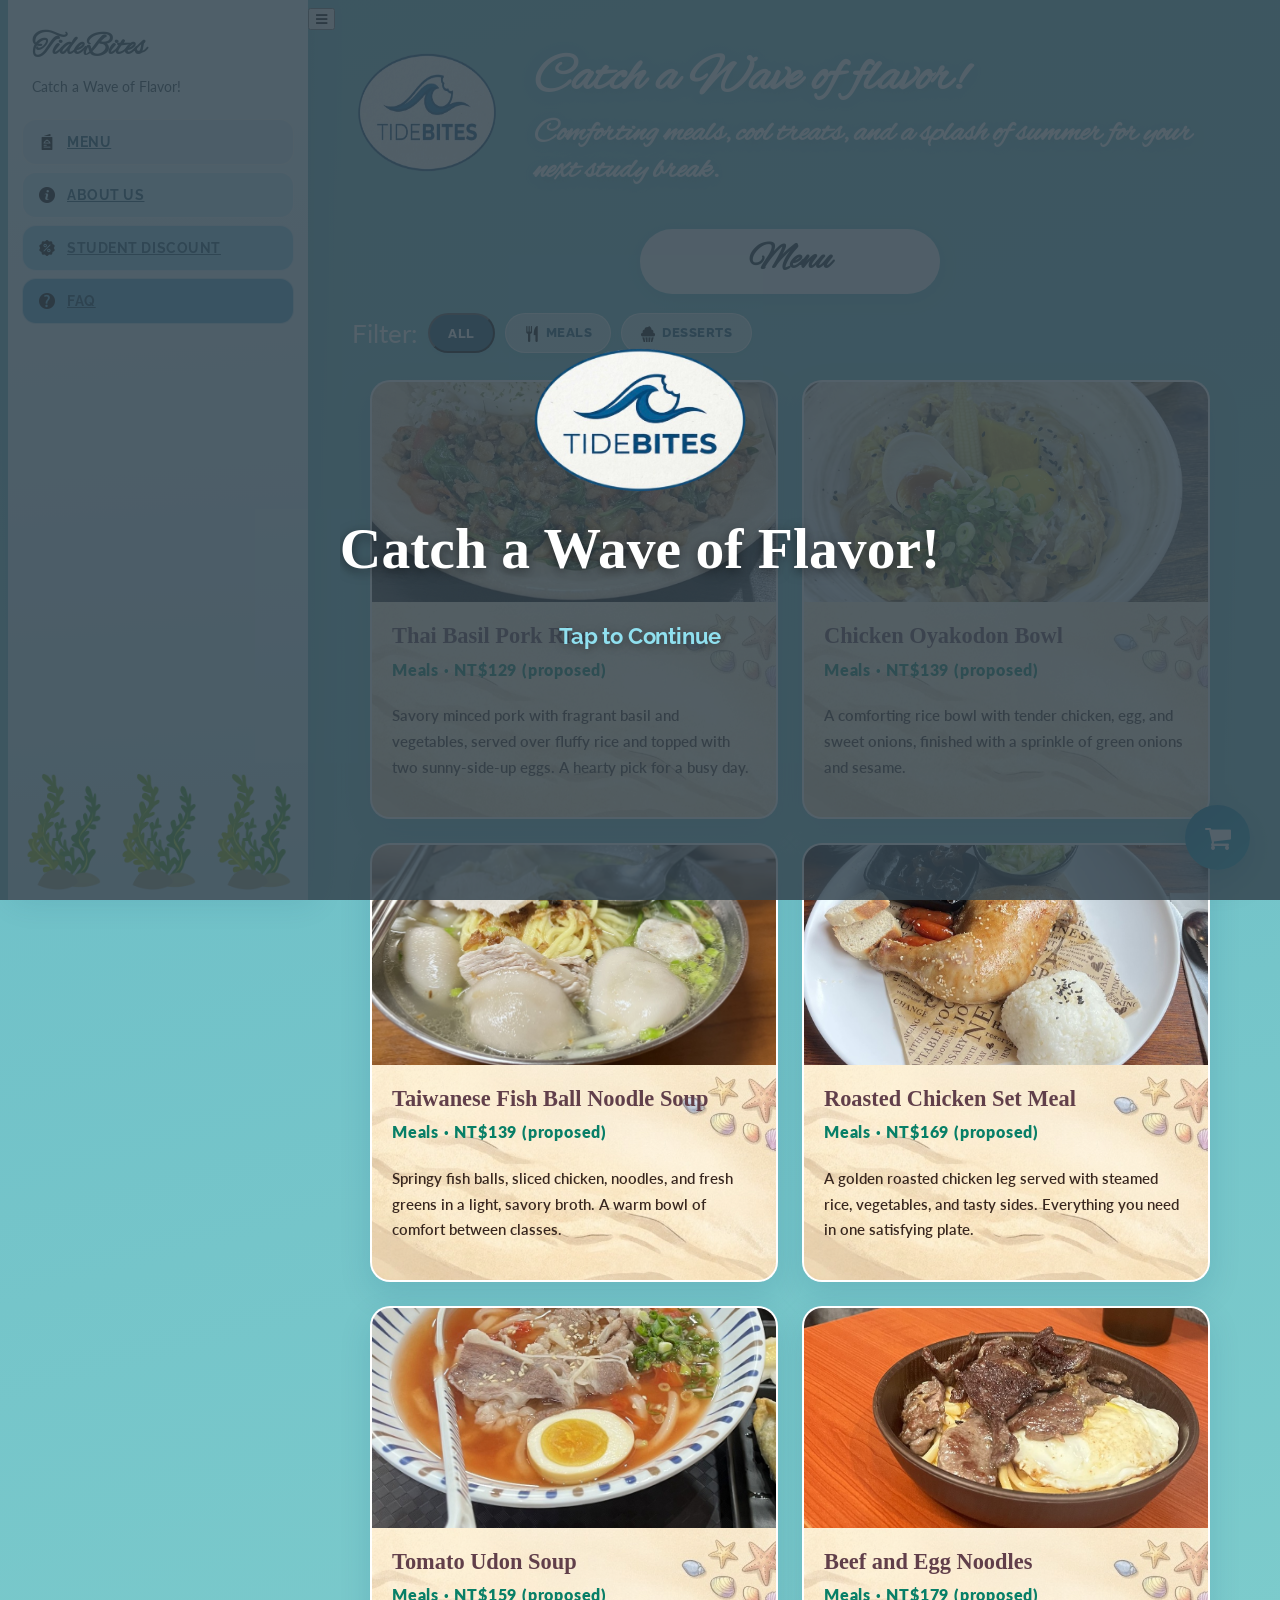
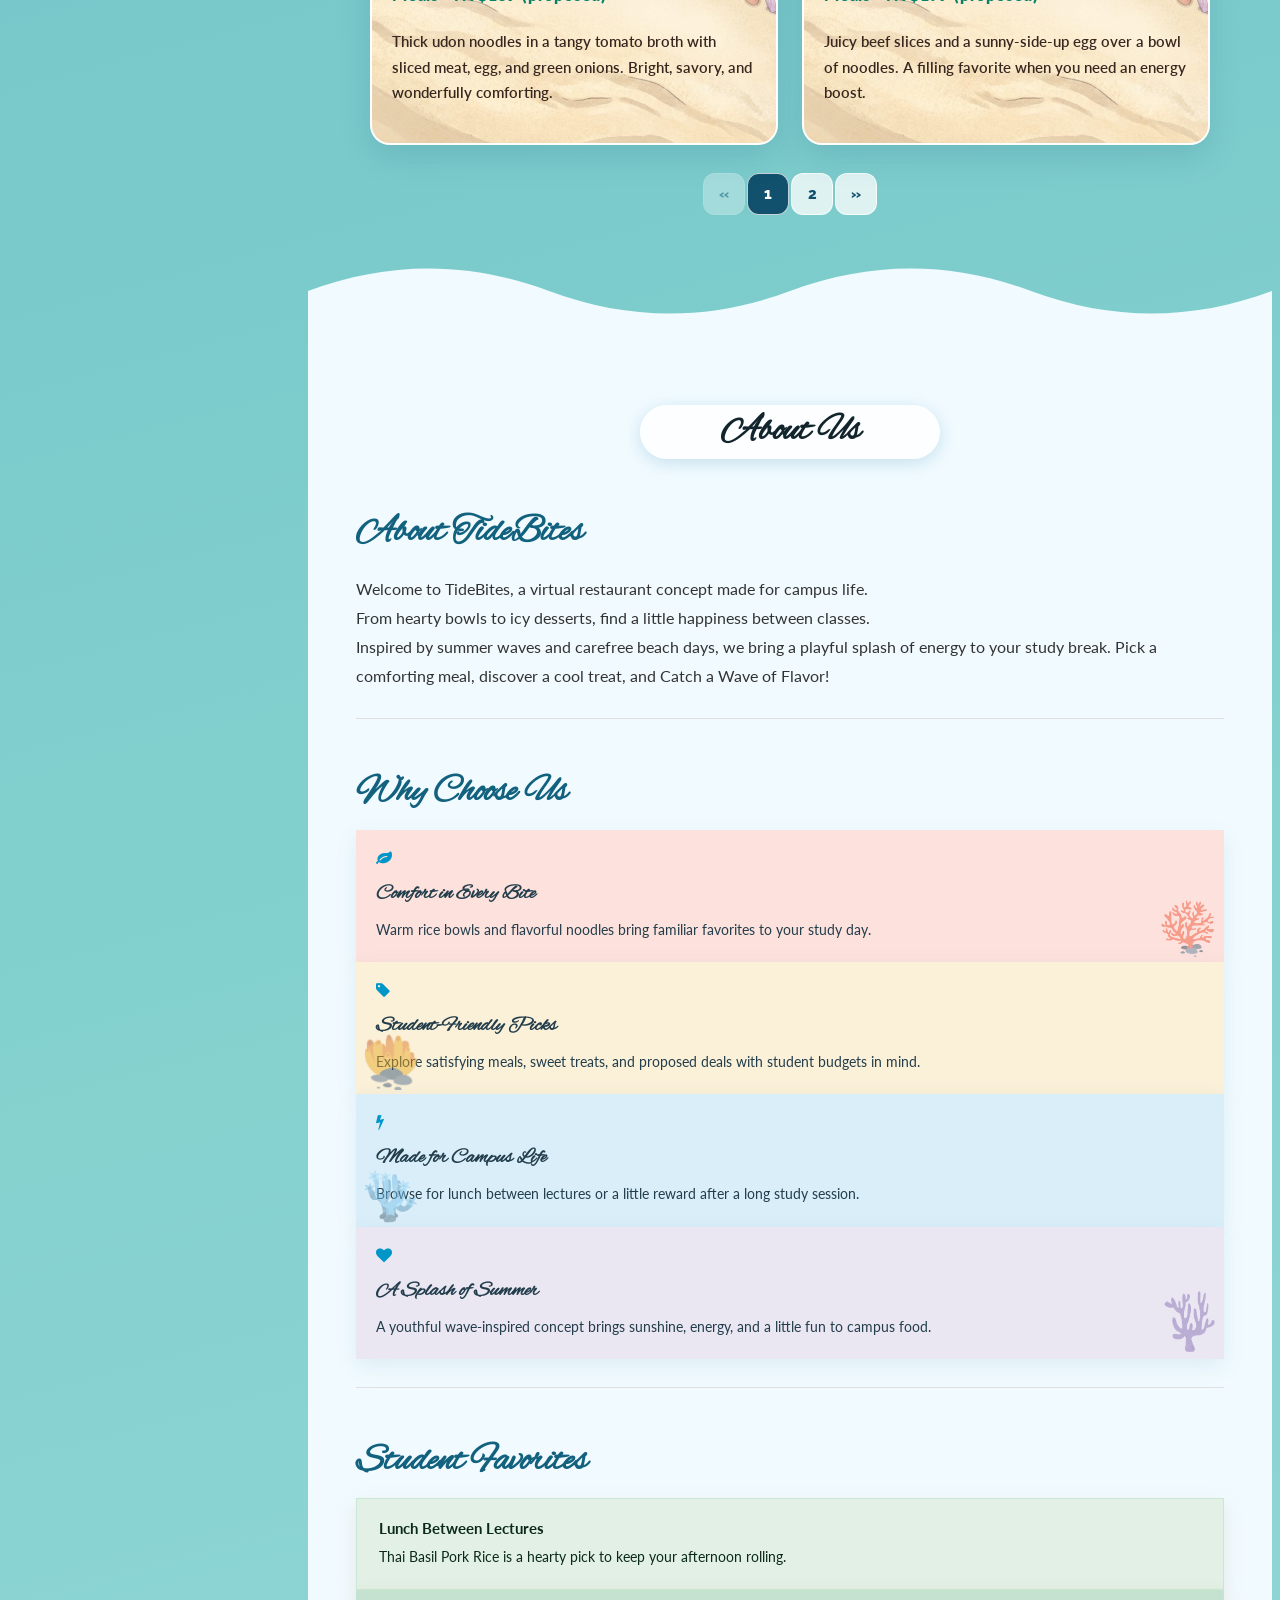
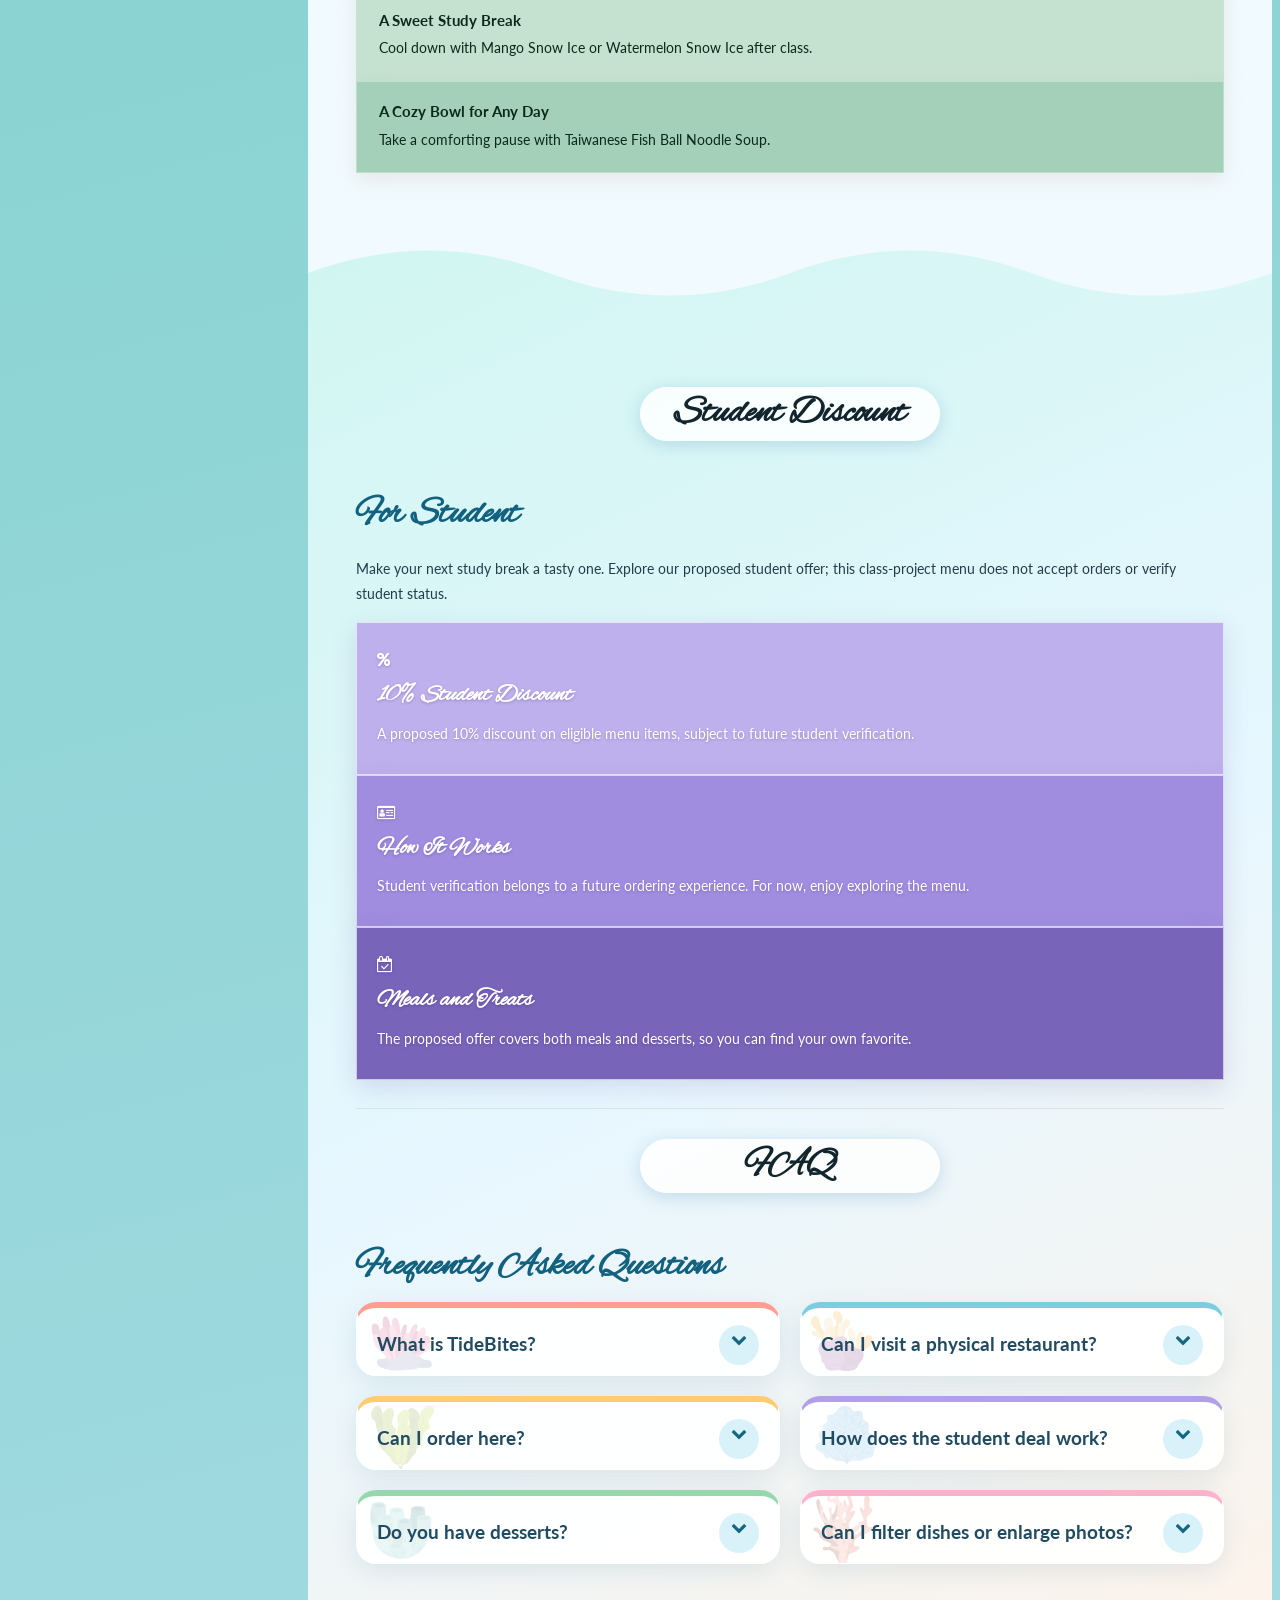
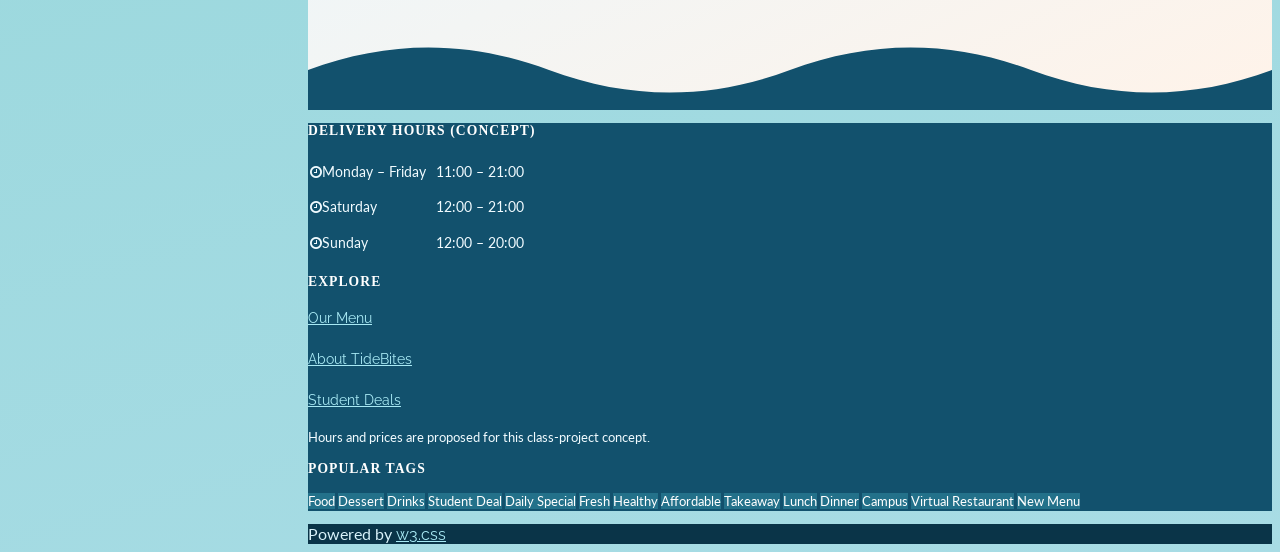
==== first.html @ 929e5387 "CSS" ====
<!DOCTYPE html>
<html lang="en">
<head>
  <title>TideBites | Campus Food Delivery</title>
  <meta name="description" content="Catch a Wave of Flavor! Explore comforting meals and cool treats for your next campus study break.">
  <meta name="viewport" content="width=device-width, initial-scale=1">
  <link rel="stylesheet" href="https://www.w3schools.com/w3css/6/w3.css">
  <link rel="stylesheet" href="https://fonts.googleapis.com/css2?family=Alex+Brush&family=Lato:wght@400;600;700&family=Raleway:wght@400;600;700&display=swap">
  <link rel="stylesheet" href="https://cdnjs.cloudflare.com/ajax/libs/font-awesome/4.7.0/css/font-awesome.min.css">
  <link rel="stylesheet" href="css/style.css">
</head>

<body class="w3-light-grey w3-content" style="max-width:1600px">

  <!-- Opening -->
  <div id="welcome-overlay" class="welcome-overlay">
    <div class="welcome-content">
      <img src="assets/images/icon.png" alt="TideBites Icon" id="welcome-icon" class="welcome-icon">
      <div id="typewriter-container" class="typewriter-text"></div>
      <p id="welcome-hint" class="welcome-hint">Tap to Continue</p>
    </div>
    <img src="assets/images/dolphin.png" alt="Dolphin" id="welcome-dolphin" class="welcome-dolphin">
  </div>
  <audio id="bg-music" src="assets/audio/backgroundmusic.mp3" preload="auto" loop></audio>

  <!-- Sidebar navigation -->
  <nav class="w3-sidebar w3-collapse w3-animate-left" style="z-index:3;width:300px" id="mySidebar">
  <div class="w3-container w3-padding-16">
    <button onclick="w3_close()" class="w3-button w3-hide-large w3-right w3-jumbo sidebar-close" title="Close menu">×</button>
    <h4><b style="font-size: 2rem;">TideBites</b></h4>
    <p class="w3-text-grey">Catch a Wave of Flavor!</p>
  </div>
  <div class="w3-bar-block">
    <a href="#portfolio" onclick="w3_close()" class="w3-bar-item w3-button w3-padding w3-text-teal"><img src="assets/icons/menu.png" alt="Menu" style="width:16px;height:16px;margin-right:8px;vertical-align:middle">MENU</a>
    <a href="#about" onclick="w3_close()" class="w3-bar-item w3-button w3-padding"><img src="assets/icons/information-button.png" alt="About Us" style="width:16px;height:16px;margin-right:8px;vertical-align:middle">ABOUT US</a>
    <a href="#contact" onclick="w3_close()" class="w3-bar-item w3-button w3-padding"><img src="assets/icons/discount.png" alt="Student Discount" style="width:16px;height:16px;margin-right:8px;vertical-align:middle">STUDENT DISCOUNT</a>
    <a href="#question" onclick="w3_close()" class="w3-bar-item w3-button w3-padding"><img src="assets/icons/question.png" alt="Student Discount" style="width:16px;height:16px;margin-right:8px;vertical-align:middle">FAQ</a>
  </div>
    <div class="sidebar-seaweed-container">
      <img src="assets/images/seaweed.png" alt="Seaweed" class="w3-seaweed">
      <img src="assets/images/seaweed.png" alt="Seaweed" class="w3-seaweed">
      <img src="assets/images/seaweed.png" alt="Seaweed" class="w3-seaweed">
    </div>
  </nav>

  <!-- Overlay effect when opening sidebar on small screens -->
  <div class="w3-overlay w3-hide-large w3-animate-opacity" onclick="w3_close()" style="cursor:pointer" title="Close side menu" id="myOverlay"></div>

  <!-- Page content -->
  <main class="w3-main" style="margin-left:300px">

    
    <!-- Menu section header -->
    <header id="portfolio">
      <button class="w3-button w3-hide-large w3-xxlarge w3-hover-text-grey" onclick="w3_open()"><i class="fa fa-bars"></i></button>
      <div class="w3-container">
        <div id="header-title">
          <img src="assets/images/icon.png" style="margin-right:2rem; width:150px; height:auto;">
          <div>
             <h1><b>Catch a Wave of flavor!</b></h1>
              <h1 style="font-size: 2rem;">Comforting meals, cool treats, and a splash of summer for your next study break.</h1>
          </div>
        </div>
        <h2 class="nav-title">Menu</h2>
        <div class="w3-section w3-bottombar w3-padding-16 filter-bar">
          <p>Filter:</p>
          <button type="button" class="w3-button w3-black filter-button" data-category="all">ALL</button>
          <button type="button" class="w3-button w3-white filter-button" data-category="meals"><img src="assets/icons/lunch.png" alt="Food" style="width:16px;height:16px;margin-right:6px;vertical-align:middle">MEALS</button>
          <button type="button" class="w3-button w3-white w3-hide-small filter-button" data-category="desserts"><img src="assets/icons/cupcake.png" alt="Dessert" style="width:16px;height:16px;margin-right:6px;vertical-align:middle">DESSERTS</button>
        </div>
      </div>
    </header>

    <!-- Food items grid + Pagination wrapper -->
    <div class="menu-section-wrap">
    <div class="menu-grid" id="menu-grid">
      <article data-id="1" data-category="meals" tabindex="0" role="button" aria-label="View dish details">
        <img src="assets/images/thai-basil-pork-rice.jpg" alt="Thai basil minced pork and vegetables served with rice and two fried eggs." class="w3-hover-opacity" style="width:100%">
        <div class="w3-container w3-white">
          <p class="card-title">Thai Basil Pork Rice</p>
          <p class="card-meta">Meals · NT$129 (proposed)</p>
          <p class="card-desc">Savory minced pork with fragrant basil and vegetables, served over fluffy rice and topped with two sunny-side-up eggs. A hearty pick for a busy day.</p>
        </div>
      </article>
      <article data-id="2" data-category="meals" tabindex="0" role="button" aria-label="View dish details">
        <img src="assets/images/chicken-oyakodon-bowl.jpg" alt="Chicken and egg rice bowl topped with green onions, sesame, and vegetables." class="w3-hover-opacity" style="width:100%">
        <div class="w3-container w3-white">
          <p class="card-title">Chicken Oyakodon Bowl</p>
          <p class="card-meta">Meals · NT$139 (proposed)</p>
          <p class="card-desc">A comforting rice bowl with tender chicken, egg, and sweet onions, finished with a sprinkle of green onions and sesame.</p>
        </div>
      </article>
      <article data-id="3" data-category="meals" tabindex="0" role="button" aria-label="View dish details">
        <img src="assets/images/taiwanese-fish-ball-noodle-soup.jpg" alt="Taiwanese noodle soup with fish balls, sliced chicken, and green vegetables." class="w3-hover-opacity" style="width:100%">
        <div class="w3-container w3-white">
          <p class="card-title">Taiwanese Fish Ball Noodle Soup</p>
          <p class="card-meta">Meals · NT$139 (proposed)</p>
          <p class="card-desc">Springy fish balls, sliced chicken, noodles, and fresh greens in a light, savory broth. A warm bowl of comfort between classes.</p>
        </div>
      </article>
      <article data-id="4" data-category="meals" tabindex="0" role="button" aria-label="View dish details">
        <img src="assets/images/roasted-chicken-set-meal.jpg" alt="Roasted chicken leg set with rice, vegetables, and small side dishes." class="w3-hover-opacity" style="width:100%">
        <div class="w3-container w3-white">
          <p class="card-title">Roasted Chicken Set Meal</p>
          <p class="card-meta">Meals · NT$169 (proposed)</p>
          <p class="card-desc">A golden roasted chicken leg served with steamed rice, vegetables, and tasty sides. Everything you need in one satisfying plate.</p>
        </div>
      </article>
      <article data-id="5" data-category="meals" tabindex="0" role="button" aria-label="View dish details">
        <img src="assets/images/tomato-udon-soup.jpg" alt="Tomato broth udon with sliced meat, egg, green onions, and fish cake." class="w3-hover-opacity" style="width:100%">
        <div class="w3-container w3-white">
          <p class="card-title">Tomato Udon Soup</p>
          <p class="card-meta">Meals · NT$159 (proposed)</p>
          <p class="card-desc">Thick udon noodles in a tangy tomato broth with sliced meat, egg, and green onions. Bright, savory, and wonderfully comforting.</p>
        </div>
      </article>
      <article data-id="6" data-category="meals" tabindex="0" role="button" aria-label="View dish details">
        <img src="assets/images/beef-and-egg-noodles.jpg" alt="Beef slices and a fried egg served over noodles in a dark bowl." class="w3-hover-opacity" style="width:100%">
        <div class="w3-container w3-white">
          <p class="card-title">Beef and Egg Noodles</p>
          <p class="card-meta">Meals · NT$179 (proposed)</p>
          <p class="card-desc">Juicy beef slices and a sunny-side-up egg over a bowl of noodles. A filling favorite when you need an energy boost.</p>
        </div>
      </article>
      <article data-id="7" data-category="meals" tabindex="0" role="button" aria-label="View dish details">
        <img src="assets/images/chilled-pork-noodle-bowl.jpg" alt="Chilled noodles topped with pork, edamame, cucumber, lotus root, and corn." class="w3-hover-opacity" style="width:100%">
        <div class="w3-container w3-white">
          <p class="card-title">Chilled Pork Noodle Bowl</p>
          <p class="card-meta">Meals · NT$149 (proposed)</p>
          <p class="card-desc">A colorful bowl of chilled noodles with sliced pork, edamame, cucumber, lotus root, and sweet corn, finished with a savory sauce.</p>
        </div>
      </article>
      <article data-id="8" data-category="desserts" tabindex="0" role="button" aria-label="View dish details">
        <img src="assets/images/watermelon-snow-ice.jpg" alt="White shaved milk ice generously topped with red watermelon cubes." class="w3-hover-opacity" style="width:100%">
        <div class="w3-container w3-white">
          <p class="card-title">Watermelon Snow Ice</p>
          <p class="card-meta">Desserts · NT$99 (proposed)</p>
          <p class="card-desc">Light, fluffy shaved milk ice topped with juicy watermelon cubes. A refreshing little escape on a sunny afternoon.</p>
        </div>
      </article>
      <article data-id="9" data-category="desserts" tabindex="0" role="button" aria-label="View dish details">
        <img src="assets/images/mango-snow-ice.jpg" alt="A bowl of yellow shaved milk ice topped with fresh mango chunks." class="w3-hover-opacity" style="width:100%">
        <div class="w3-container w3-white">
          <p class="card-title">Mango Snow Ice</p>
          <p class="card-meta">Desserts · NT$109 (proposed)</p>
          <p class="card-desc">Delicate ribbons of shaved milk ice piled high with sweet mango pieces and a fruity drizzle. Bright, tropical, and irresistible.</p>
        </div>
      </article>
      <article data-id="10" data-category="desserts" tabindex="0" role="button" aria-label="View dish details">
        <img src="assets/images/peanut-rice-dumplings.jpg" alt="White glutinous tang yuan coated with peanut powder in a dark sweet sauce." class="w3-hover-opacity" style="width:100%">
        <div class="w3-container w3-white">
          <p class="card-title">Peanut Tang Yuan</p>
          <p class="card-meta">Desserts · NT$79 (proposed)</p>
          <p class="card-desc">Soft and chewy glutinous tang yuan topped with crushed peanut powder and served in a sweet sauce. A cozy Taiwanese dessert.</p>
        </div>
      </article>
    </div>

    <!-- Pagination -->
    <div class="pagination-wrap">
      <div class="w3-bar" id="pagination-bar">
      </div>
    </div>
    </div> <!-- end menu-section-wrap -->

    <div class="wave-divider wave-before-about">
      <svg xmlns="http://www.w3.org/2000/svg" viewBox="0 0 2880 80" preserveAspectRatio="none" aria-hidden="true">
        <path fill="#f1fbff" d="M0,40 C120,10 240,10 360,40 C480,70 600,70 720,40 C840,10 960,10 1080,40 C1200,70 1320,70 1440,40 L1440,80 L0,80 Z"/>
        <path fill="#f1fbff" transform="translate(1440 0)" d="M0,40 C120,10 240,10 360,40 C480,70 600,70 720,40 C840,10 960,10 1080,40 C1200,70 1320,70 1440,40 L1440,80 L0,80 Z"/>
      </svg>
    </div>
    <!-- About Us section -->
    <section id="about" class="w3-container w3-padding-large" >
      <h2 class="nav-title">About Us</h2>
      <h4><b>About TideBites</b></h4>
      <p>Welcome to TideBites, a virtual restaurant concept made for campus life.<br> From hearty bowls to icy desserts, find a little happiness between classes.<br>Inspired by summer waves and carefree beach days, we bring a playful splash of energy to your study break. Pick a comforting meal, discover a cool treat, and Catch a Wave of Flavor!</p>
      <hr>

      <!-- Why Choose Us -->
      <h4>Why Choose Us</h4>
      <div class="w3-grid why-choose-grid" style="grid-template-columns:repeat(auto-fit,minmax(200px,1fr));gap:16px;margin-bottom:16px">
        <div class="w3-center w3-padding-16 w3-border" style="background-color: #fde1dc; position: relative; overflow: hidden;">
          <i class="fa fa-leaf w3-xxlarge w3-text-teal"></i>
          <h5><b>Comfort in Every Bite</b></h5>
          <p class="w3-text-grey">Warm rice bowls and flavorful noodles bring familiar favorites to your study day.</p>
          <img src="assets/images/coral1.png" alt="coral" style="position: absolute; right: 8px; bottom: 4px; width: 55px; opacity: 0.5; pointer-events: none;">
        </div>
        <div class="w3-center w3-padding-16 w3-border" style="background-color: #fbf0d8; position: relative; overflow: hidden;">
          <i class="fa fa-tag w3-xxlarge w3-text-teal"></i>
          <h5><b>Student-Friendly Picks</b></h5>
          <p class="w3-text-grey">Explore satisfying meals, sweet treats, and proposed deals with student budgets in mind.</p>
          <img src="assets/images/coral10.png" alt="coral" style="position: absolute; left: 8px; bottom: 4px; width: 55px; opacity: 0.5; pointer-events: none;">
        </div>
        <div class="w3-center w3-padding-16 w3-border" style="background-color: #d9eef9; position: relative; overflow: hidden;">
          <i class="fa fa-bolt w3-xxlarge w3-text-teal"></i>
          <h5><b>Made for Campus Life</b></h5>
          <p class="w3-text-grey">Browse for lunch between lectures or a little reward after a long study session.</p>
          <img src="assets/images/coral7.png" alt="coral" style="position: absolute; left: 8px; bottom: 4px; width: 55px; opacity: 0.5; pointer-events: none;">
        </div>
        <div class="w3-center w3-padding-16 w3-border" style="background-color: #eae6f2; position: relative; overflow: hidden;">
          <i class="fa fa-heart w3-xxlarge w3-text-teal"></i>
          <h5><b>A Splash of Summer</b></h5>
          <p class="w3-text-grey">A youthful wave-inspired concept brings sunshine, energy, and a little fun to campus food.</p>
          <img src="assets/images/coral2.png" alt="coral" style="position: absolute; right: 8px; bottom: 4px; width: 55px; opacity: 0.5; pointer-events: none;">
        </div>
      </div>
      <hr>

      <!-- Student Favorites -->
      <h4>Student Favorites</h4>
      <div class="w3-grid student-favorites-grid" style="grid-template-columns:repeat(auto-fit,minmax(250px,1fr));gap:16px;margin-bottom:16px">
        <div class="w3-white w3-border w3-padding-16">
          <p><b>Lunch Between Lectures</b></p><p>Thai Basil Pork Rice is a hearty pick to keep your afternoon rolling.</p>
        </div>
        <div class="w3-white w3-border w3-padding-16">
          <p><b>A Sweet Study Break</b></p><p>Cool down with Mango Snow Ice or Watermelon Snow Ice after class.</p>
        </div>
        <div class="w3-white w3-border w3-padding-16">
          <p><b>A Cozy Bowl for Any Day</b></p><p>Take a comforting pause with Taiwanese Fish Ball Noodle Soup.</p>
        </div>
      </div>
    </section>

    <div class="contact-background">
    <div class="wave-divider wave-before-contact">
      <svg xmlns="http://www.w3.org/2000/svg" viewBox="0 0 2880 80" preserveAspectRatio="none" aria-hidden="true">
        <path fill="#f1fbff" d="M0,40 C120,10 240,10 360,40 C480,70 600,70 720,40 C840,10 960,10 1080,40 C1200,70 1320,70 1440,40 L1440,0 L0,0 Z"/>
        <path fill="#f1fbff" transform="translate(1440 0)" d="M0,40 C120,10 240,10 360,40 C480,70 600,70 720,40 C840,10 960,10 1080,40 C1200,70 1320,70 1440,40 L1440,0 L0,0 Z"/>
      </svg>
    </div>
    

    <!-- Student Discount section -->
    <section class="w3-container w3-padding-large w3-white" id="contact">
      <h2 class="nav-title">Student Discount</h2>
      <h4><b>For Student</b></h4>
      <p class="w3-text-grey">Make your next study break a tasty one. Explore our proposed student offer; this class-project menu does not accept orders or verify student status.</p>

      <!-- Discount Info Cards -->
      <div class="w3-grid w3-margin-top" style="grid-template-columns:repeat(auto-fit,minmax(200px,1fr));gap:16px">
        <div class="w3-center w3-padding-24 w3-teal w3-text-white">
          <i class="fa fa-percent w3-xxlarge"></i>
          <h4><b>10% Student Discount</b></h4>
          <p>A proposed 10% discount on eligible menu items, subject to future student verification.</p>
        </div>
        <div class="w3-center w3-padding-24 w3-dark-grey w3-text-white">
          <i class="fa fa-id-card-o w3-xxlarge"></i>
          <h4><b>How It Works</b></h4>
          <p>Student verification belongs to a future ordering experience. For now, enjoy exploring the menu.</p>
        </div>
        <div class="w3-center w3-padding-24 w3-teal w3-text-white">
          <i class="fa fa-calendar-check-o w3-xxlarge"></i>
          <h4><b>Meals and Treats</b></h4>
          <p>The proposed offer covers both meals and desserts, so you can find your own favorite.</p>
        </div>
      </div>

      <hr class="w3-opacity w3-margin-top">

      <!-- FAQ -->
      <h2 id="question" class="nav-title">FAQ</h2>
      <h4 >Frequently Asked Questions</h4>
      <div class="w3-grid faq-grid" style="grid-template-columns:repeat(auto-fit,minmax(280px,1fr));gap:16px;margin-bottom:16px">
        <div class="w3-border w3-padding-16 faq-card" style="background-color: #f8e2ec; position: relative; overflow: hidden;">
          <div class="faq-question" role="button" tabindex="0" aria-expanded="false">
          <p><b>What is TideBites?</b></p>
            <span class="faq-arrow-wrap" aria-hidden="true"><i class="fa fa-chevron-down"></i></span>
          </div>
          <div class="faq-answer">
          <p class="w3-text-grey">A playful, wave-inspired virtual restaurant concept for college students, with comforting meals and refreshing treats.</p>
          </div>
          <img src="assets/images/coral4.png" alt="coral" style="position: absolute; left: 12px; bottom: 4px; width: 55px; opacity: 0.5; pointer-events: none;">
        </div>
        
        <div class="w3-border w3-padding-16 faq-card" style="background-color: #eee1ee; position: relative; overflow: hidden;">
          <div class="faq-question" role="button" tabindex="0" aria-expanded="false">
          <p><b>Can I visit a physical restaurant?</b></p>
            <span class="faq-arrow-wrap" aria-hidden="true"><i class="fa fa-chevron-down"></i></span>
          </div>
          <div class="faq-answer">
          <p class="w3-text-grey">TideBites is a class-project virtual restaurant concept, with no physical storefront.</p>
          </div>
          <img src="assets/images/coral11.png" alt="coral" style="position: absolute; left: 8px; bottom: 2px; width: 55px; opacity: 0.5; pointer-events: none;">
        </div>
        
        <div class="w3-border w3-padding-16 faq-card" style="background-color: #f2f7db; position: relative; overflow: hidden;">
          <div class="faq-question" role="button" tabindex="0" aria-expanded="false">
          <p><b>Can I order here?</b></p>
            <span class="faq-arrow-wrap" aria-hidden="true"><i class="fa fa-chevron-down"></i></span>
          </div>
          <div class="faq-answer">
          <p class="w3-text-grey">Not yet. This Phase I website is a menu preview; online orders and payments are not active.</p>
          </div>
          <img src="assets/images/coral13.png" alt="coral" style="position: absolute; left: 12px; bottom: -2px; width: 55px; opacity: 0.5; pointer-events: none;">
        </div>
        
        <div class="w3-border w3-padding-16 faq-card" style="background-color: #e7f4fb; position: relative; overflow: hidden;">
          <div class="faq-question" role="button" tabindex="0" aria-expanded="false">
          <p><b>How does the student deal work?</b></p>
            <span class="faq-arrow-wrap" aria-hidden="true"><i class="fa fa-chevron-down"></i></span>
          </div>
          <div class="faq-answer">
          <p class="w3-text-grey">We propose a 10% student discount. Eligibility and verification would be finalized before ordering launches.</p>
          </div>
          <img src="assets/images/coral3.png" alt="coral" style="position: absolute; left: 10px; bottom: 2px; width: 55px; opacity: 0.5; pointer-events: none;">
        </div>
        
        <div class="w3-border w3-padding-16 faq-card" style="background-color: #ecf7f7; position: relative; overflow: hidden;">
          <div class="faq-question" role="button" tabindex="0" aria-expanded="false">
          <p><b>Do you have desserts?</b></p>
            <span class="faq-arrow-wrap" aria-hidden="true"><i class="fa fa-chevron-down"></i></span>
          </div>
          <div class="faq-answer">
          <p class="w3-text-grey">Yes! Discover Watermelon Snow Ice, Mango Snow Ice, and Peanut Tang Yuan.</p>
          </div>
          <img src="assets/images/coral5.png" alt="coral" style="position: absolute; left: 12px; bottom: 4px; width: 55px; opacity: 0.5; pointer-events: none;">
        </div>
        
        <div class="w3-border w3-padding-16 faq-card" style="background-color: #fdeceb; position: relative; overflow: hidden;">
          <div class="faq-question" role="button" tabindex="0" aria-expanded="false">
          <p><b>Can I filter dishes or enlarge photos?</b></p>
            <span class="faq-arrow-wrap" aria-hidden="true"><i class="fa fa-chevron-down"></i></span>
          </div>
          <div class="faq-answer">
          <p class="w3-text-grey">Yes! Use the filter buttons to browse dishes, and click a dish to view its details.</p>
          </div>
          <img src="assets/images/coral6.png" alt="coral" style="position: absolute; left: 10px; bottom: -5px; width: 55px; opacity: 0.5; pointer-events: none;">
        </div>

      </div>
    </section>

    <div class="wave-divider wave-before-footer">
      <svg xmlns="http://www.w3.org/2000/svg" viewBox="0 0 2880 80" preserveAspectRatio="none" aria-hidden="true">
        <path fill="#12516d" d="M0,40 C120,10 240,10 360,40 C480,70 600,70 720,40 C840,10 960,10 1080,40 C1200,70 1320,70 1440,40 L1440,80 L0,80 Z"/>
        <path fill="#12516d" transform="translate(1440 0)" d="M0,40 C120,10 240,10 360,40 C480,70 600,70 720,40 C840,10 960,10 1080,40 C1200,70 1320,70 1440,40 L1440,80 L0,80 Z"/>
      </svg>
    </div>
    </div> <!-- end contact-background -->

    <!-- Footer -->
    <footer class="w3-grid w3-padding-32 tb-footer" style="grid-template-columns:repeat(auto-fit,minmax(250px,1fr));gap:32px">
      <div class="w3-container">
        <h3>DELIVERY HOURS (CONCEPT)</h3>
        <table class="w3-table">
          <tr>
            <td><i class="fa fa-clock-o w3-margin-right"></i>Monday – Friday</td>
            <td>11:00 – 21:00</td>
          </tr>
          <tr>
            <td><i class="fa fa-clock-o w3-margin-right"></i>Saturday</td>
            <td>12:00 – 21:00</td>
          </tr>
          <tr>
            <td><i class="fa fa-clock-o w3-margin-right"></i>Sunday</td>
            <td>12:00 – 20:00</td>
          </tr>
        </table>
      </div>

      <div class="w3-container">
        <h3>EXPLORE</h3><p><a href="#portfolio">Our Menu</a></p><p><a href="#about">About TideBites</a></p><p><a href="#contact">Student Deals</a></p><p>Hours and prices are proposed for this class-project concept.</p>
      </div>

      <div class="w3-container">
        <h3>POPULAR TAGS</h3>
        <p>
          <span class="w3-tag w3-black w3-margin-bottom">Food</span>
          <span class="w3-tag w3-grey w3-small w3-margin-bottom">Dessert</span>
          <span class="w3-tag w3-grey w3-small w3-margin-bottom">Drinks</span>
          <span class="w3-tag w3-grey w3-small w3-margin-bottom">Student Deal</span>
          <span class="w3-tag w3-grey w3-small w3-margin-bottom">Daily Special</span>
          <span class="w3-tag w3-grey w3-small w3-margin-bottom">Fresh</span>
          <span class="w3-tag w3-grey w3-small w3-margin-bottom">Healthy</span>
          <span class="w3-tag w3-grey w3-small w3-margin-bottom">Affordable</span>
          <span class="w3-tag w3-grey w3-small w3-margin-bottom">Takeaway</span>
          <span class="w3-tag w3-grey w3-small w3-margin-bottom">Lunch</span>
          <span class="w3-tag w3-grey w3-small w3-margin-bottom">Dinner</span>
          <span class="w3-tag w3-grey w3-small w3-margin-bottom">Campus</span>
          <span class="w3-tag w3-grey w3-small w3-margin-bottom">Virtual Restaurant</span>
          <span class="w3-tag w3-grey w3-small w3-margin-bottom">New Menu</span>
        </p>
      </div>
    </footer>

    <div class="w3-center w3-padding-24 tb-footer-bottom">
      Powered by <a href="https://www.w3schools.com/w3css/default.asp" title="W3.CSS" target="_blank" class="w3-hover-opacity">w3.css</a>
    </div>

  </main>

  <!-- Floating Shopping Cart -->
  <button type="button" id="open-cart" class="floating-cart"
          aria-label="View shopping cart">
      <i class="fa fa-shopping-cart" aria-hidden="true"></i>
      <span id="cart-badge" class="cart-badge" hidden>0</span>
  </button>

  <!-- Demo ordering: client-side only; no real orders or payments are submitted -->
  <dialog id="dish-dialog" class="tb-dialog" aria-labelledby="dish-dialog-title">
    <button type="button" class="tb-close" data-close-dialog="dish-dialog" aria-label="Close">×</button>
    <div class="tb-dish-photo-wrap">
      <img id="dish-dialog-image" class="tb-dish-image" src="" alt="">
      <button type="button" id="enlarge-dish-photo" class="tb-dish-zoom" aria-label="Enlarge food photo" title="Enlarge photo">
        <i class="fa fa-search-plus" aria-hidden="true"></i>
      </button>
    </div>
    <div class="tb-dialog-body">
      <h2 id="dish-dialog-title"></h2>
      <p id="dish-dialog-meta" class="tb-muted"></p>
      <p id="dish-dialog-desc"></p>
      <div class="tb-stepper-row">
        <label for="dish-quantity">Quantity</label>
        <div class="tb-stepper">
          <button type="button" id="dish-minus" aria-label="Decrease quantity">−</button>
          <input id="dish-quantity" aria-label="Quantity" type="number" min="1" max="99" value="1" inputmode="numeric">
          <button type="button" id="dish-plus" aria-label="Increase quantity">+</button>
        </div>
      </div>
      <div class="tb-total-line"><strong>Subtotal</strong><strong id="dish-subtotal">NT$0</strong></div>
      <button type="button" id="add-to-cart" class="tb-primary">Add to Cart</button>
    </div>
  </dialog>

  <dialog id="cart-dialog" class="tb-dialog tb-cart-dialog" aria-labelledby="cart-title">
    <button type="button" class="tb-close" data-close-dialog="cart-dialog" aria-label="Close">×</button>
    <div class="tb-dialog-body">
      <h2 id="cart-title">Your Cart</h2>
      <p class="tb-muted">Class project demo — no actual order or payment will be placed.</p>
      <div id="cart-items" aria-live="polite"></div>
      <div id="cart-checkout">
        <label class="tb-field" for="cart-note">Order Notes
          <textarea id="cart-note" rows="3" maxlength="500" placeholder="e.g., less spicy, no peanuts..."></textarea>
        </label>
        <label class="tb-field" for="pickup-location">Pickup Location
          <select id="pickup-location" required>
            <option value="">Choose a pickup location</option>
            <option value="Campus Main Gate (Demo)">Campus Main Gate</option>
            <option value="Student Center (Demo)">Student Center</option>
            <option value="Library Entrance (Demo)">Library Entrance</option>
          </select>
        </label>
        <div class="tb-total-line"><strong>Total</strong><strong id="cart-total">NT$0</strong></div>
        <button type="button" id="review-order" class="tb-primary">Review Order</button>
      </div>
      <button type="button" data-close-dialog="cart-dialog" class="tb-secondary">Continue Shopping</button>
    </div>
  </dialog>

  <dialog id="review-dialog" class="tb-dialog" aria-labelledby="review-title">
    <button type="button" class="tb-close" data-close-dialog="review-dialog" aria-label="Close">×</button>
    <div class="tb-dialog-body">
      <h2 id="review-title">Order Summary (Demo)</h2>
      <div id="review-details"></div>
      <p class="tb-muted">This is only a preview. No order is submitted to a restaurant.</p>
      <button type="button" id="confirm-demo-order" class="tb-primary">Confirm Demo Order</button>
      <button type="button" id="back-to-cart" class="tb-secondary">Back to Cart</button>
    </div>
  </dialog>
  <div id="cart-toast" role="status" aria-live="polite" class="tb-toast" hidden></div>

  <!-- Food photo lightbox: click a dish photo to enlarge it -->
  <dialog id="image-lightbox" class="tb-image-lightbox" aria-label="Enlarged food photo">
    <button type="button" id="close-lightbox" class="tb-image-lightbox-close" aria-label="Close enlarged photo">×</button>
    <img id="lightbox-image" alt="Enlarged food photo">
  </dialog>

  <script src="js/script.js"></script>
<!-- Code injected by live-server -->
<script>
	// <![CDATA[  <-- For SVG support
	if ('WebSocket' in window) {
		(function () {
			function refreshCSS() {
				var sheets = [].slice.call(document.getElementsByTagName("link"));
				var head = document.getElementsByTagName("head")[0];
				for (var i = 0; i < sheets.length; ++i) {
					var elem = sheets[i];
					var parent = elem.parentElement || head;
					parent.removeChild(elem);
					var rel = elem.rel;
					if (elem.href && typeof rel != "string" || rel.length == 0 || rel.toLowerCase() == "stylesheet") {
						var url = elem.href.replace(/(&|\?)_cacheOverride=\d+/, '');
						elem.href = url + (url.indexOf('?') >= 0 ? '&' : '?') + '_cacheOverride=' + (new Date().valueOf());
					}
					parent.appendChild(elem);
				}
			}
			var protocol = window.location.protocol === 'http:' ? 'ws://' : 'wss://';
			var address = protocol + window.location.host + window.location.pathname + '/ws';
			var socket = new WebSocket(address);
			socket.onmessage = function (msg) {
				if (msg.data == 'reload') window.location.reload();
				else if (msg.data == 'refreshcss') refreshCSS();
			};
			if (sessionStorage && !sessionStorage.getItem('IsThisFirstTime_Log_From_LiveServer')) {
				console.log('Live reload enabled.');
				sessionStorage.setItem('IsThisFirstTime_Log_From_LiveServer', true);
			}
		})();
	}
	else {
		console.error('Upgrade your browser. This Browser is NOT supported WebSocket for Live-Reloading.');
	}
	// ]]>
</script>
</body>
</html>
---- css/style.css ----
/* ==TideBites — Base Typography== */
body, p, td, span, label {font-family: 'Lato', sans-serif;}
h1, h2, h4, h5 {font-family: 'Alex Brush', serif;}
h3 {font-family: 'Playfair Display', serif; letter-spacing: 0.01em;}
button, a, .w3-bar-item {font-family: 'Raleway', sans-serif;}
h1 {font-size: 3.3rem; margin: 0.5rem 0rem 0rem 0rem;}
h4 {font-size: 1.3rem; font-weight: 700; line-height: 1.4;}
p {font-size: 1rem; line-height: 1.8;}

body.w3-light-grey {
  background-color: #66B6BD!important;
}
#about {
  background-color: #e2edf3;
}
#contact{
  background-color: #66b6bd!important;
}

header p{
  color: #ffffff;
  font-size:1.6rem;
}

/* == Menu Grid == */
.menu-grid {
  display: grid;
  grid-template-columns: repeat(2, 1fr);
  gap: 32px;               
  padding: 24px 60px;       
  max-width: 960px;        
  margin: 0 auto;           
  box-sizing: border-box;
}

/* == Menu Card == */
.menu-grid article {
  background: #fff;
  overflow: hidden;
  display: flex;
  flex-direction: column;
}

/* == Menu Card Image == */
.menu-grid article img {
  width: 100%;
  height: 220px;           
  object-fit: cover;       
  object-position: center;
  display: block;
  flex-shrink: 0;
}

/* == Menu Card Body == */
.menu-grid article .w3-container {
  padding: 14px 16px 18px;
  flex: 1;
  display: flex;
  flex-direction: column;
  background-image: url("../assets/images/beach.jpg"); 
  background-image: linear-gradient(rgba(255, 255, 255, 0.2), rgba(255, 255, 255, 0.2)), url("../assets/images/beach.jpg");
  background-size: cover;
  background-position: center;
  background-repeat: no-repeat;
  position: relative;
}
.menu-grid article .w3-container > * {
  position: relative;
  z-index: 1;
}

/* 菜名 */
.menu-grid article .card-title {
  line-height: 1.4;
  margin: 0 0 4px;
  word-break: break-word;   
  color: #6b4949;
  font-family: 'Playfair Display', serif;
  font-size: 1.4rem;
  font-weight: 700;
}

/* 類別 · 價格 */
.menu-grid article .card-meta {
  margin: 0 0 4px;
  font-family: 'Lato', sans-serif;
  font-size: 1rem;
  letter-spacing: 0.05em;
  color: #15955c;
}

/* 說明文字 */
.menu-grid article .card-desc {
  word-break: break-word;
  font-family: 'Lato', sans-serif;
  font-size: 0.92rem;
  line-height: 1.75;
  font-weight: 600;
  color: #38271f;
}

/* == SVG == */
.wave-divider {
  display: block;
  line-height: 0;
  overflow: hidden;
}
.wave-divider svg {
  display: block;
  width: 100%;
}

/* == 分頁列 == */
.pagination-wrap {
  width: 100%;
  display: flex;
  justify-content: center;
  align-items: center;
  padding: 24px 0 32px;
  box-sizing: border-box;
}
.pagination-wrap .w3-bar {
  display: inline-flex;
}
.pagination-wrap .w3-bar-item {
  min-width: 40px;
  text-align: center;
  font-family: "Raleway", sans-serif;
  font-size: 0.95rem;
}

@media (max-width: 800px) {
  .menu-grid {
    padding: 16px 24px;
    gap: 20px;
  }
}
@media (max-width: 600px) {
  .menu-grid {
    grid-template-columns: 1fr;
    padding: 16px;
  }
}

/* ==About TideBites — 段落文字== */
#about{
  background-color: #E2EDF3;
}

#about h4 {
  font-size: 2.3rem;
  font-weight: 700;
  margin-bottom: 10px;
}

#about > p {
  font-size: 1rem;
  line-height: 1.8;
  color: #333;
  margin-bottom: 10px;
}

/* ==Why Choose Us — 功能說明卡片== */
#about .w3-grid > div {
  padding: 24px 20px;
  text-align: center;
}

#about .w3-grid > div i {
  display: block;
  margin-bottom: 14px;
}

#about .w3-grid > div h5 {
  font-size: 1.3rem;
  font-weight: 700;
  margin: 0 0 10px;
  line-height: 1.4;
}

#about .w3-grid > div p {
  font-size: 0.85rem;
  line-height: 1.7;
  margin: 0;
}

/* ==Student Favorites — 推薦卡片== */
#about .w3-grid + hr ~ .w3-grid > div,   
#about h4 + .w3-grid > div {
  padding: 20px;
  text-align: left;
}
#about .w3-white.w3-border.w3-padding-16 {
  padding: 20px 22px;
}
#about .w3-white.w3-border.w3-padding-16 p:first-child {
  font-size: 0.95rem;
  font-weight: 700;
  margin: 0 0 6px;
  line-height: 1.3;
}
#about .w3-white.w3-border.w3-padding-16 p:last-child {
  font-size: 0.875rem;
  line-height: 1.7;
  color: #555;
  margin: 0;
}

/* ==Student Discount 區塊== */
#contact h4 {
  font-size: 2.3rem;
  font-weight: 700;
  margin-bottom: 8px;
}
#contact > p {
  font-size: 0.9rem;
  line-height: 1.75;
  margin-bottom: 16px;
}
#contact .w3-grid > div {
  padding: 28px 20px;
}
#contact .w3-grid > div i {
  display: block;
  margin-bottom: 12px;
}
#contact .w3-grid > div h4 {
  font-size: 1.5rem;
  font-weight: 700;
  margin: 0 0 10px;
  line-height: 1.4;
}
#contact .w3-grid > div p {
  font-size: 0.85rem;
  line-height: 1.7;
  margin: 0;
}

/* ==FAQ 卡片== */
#contact .w3-white.w3-border {
  padding: 20px 22px;
}
#contact .w3-white.w3-border p:first-child {
  font-size: 0.925rem;
  font-weight: 700;
  line-height: 1.4;
  flex: 1;
}
#contact .w3-white.w3-border p:last-child {
  font-size: 0.875rem;
  line-height: 1.75;
  color: #555;
  margin: 0;
}

/* ==頁首 Header== */
#portfolio {
  background: none !important;
}
#portfolio .w3-container {
  padding-top: 0px;
  padding-bottom: 4px;
}
#portfolio > .w3-container > p {
  font-size: 0.95rem;
  line-height: 1.7;
  margin-bottom: 12px;
}
#portfolio h2 {
  color: rgba(255,255,255,0.92);
  font-weight: 700;
}
#portfolio .w3-section {
  border-color: rgba(255,255,255,0.35);
}
#portfolio .w3-button.w3-black {
  background: #0077b6 !important;
  color: white;
}
#portfolio .w3-button.w3-white {
  background: rgba(255,255,255,0.20) !important;
  color: white;
  border: 1px solid rgba(255,255,255,0.45);
}
#portfolio .w3-button.w3-white:hover {
  background: rgba(255,255,255,0.35) !important;
}
.menu-grid article {
  border-radius: 10px;
  overflow: hidden;
  box-shadow: 0 4px 18px rgba(0, 100, 160, 0.18);
}
.pagination-wrap .w3-black {
  background: #0096c7 !important;
}
#about .w3-text-teal {
  color: #0096c7 !important;
}
#contact .w3-teal {
  background: linear-gradient(135deg, #0096c7, #48cae4) !important;
}
footer a {
  color: #90e0ef;
}
footer a:hover {
  color: #ffffff;
}

/* ==側欄 Sidebar== */
#mySidebar {
  background-color: #ADD8E6 !important;
  display: flex;
  flex-direction: column;
  justify-content: space-between; 
  position: relative;
}
#mySidebar h4 {
  font-size: 1.1rem;
  font-weight: 700;
  margin: 0 0 4px;
}
#mySidebar p {
  font-size: 0.85rem;
  margin: 0;
}
#mySidebar .w3-bar-item {
  font-size: 0.875rem;
  font-weight: 600;
  letter-spacing: 0.04em;
  padding: 14px 16px;
}
.sidebar-seaweed-container {
  position: absolute;
  bottom: 0;
  left: 0;
  width: 100%;
  display: flex;
  justify-content: space-around;
  align-items: flex-end;
  padding: 0 8px 8px;
  box-sizing: border-box;
  pointer-events: none;
  z-index: 10;
}
.sidebar-seaweed-container img {
  width: 35%;
  height: 120px;          
  object-fit: contain;   
  object-position: bottom; 
  display: block;
}
.sidebar-seaweed-container img.w3-seaweed {
  width: 30%;
  height: 120px;
  object-fit: contain;
  object-position: bottom;
  display: block;
  
  transform-origin: bottom center;
  animation: seaweedSway 0.5s ease-in-out infinite alternate;
  animation-play-state: paused;
}

.sidebar-seaweed-container img.w3-seaweed:nth-child(2) {
  animation-delay: -0.3s;
}
.sidebar-seaweed-container img.w3-seaweed:nth-child(3) {
  animation-delay: -0.7s;
}

@keyframes seaweedSway {
  0% {
    transform: rotate(-10deg);
  }
  100% {
    transform: rotate(10deg);
  }
} 

/* ==Footer== */
footer h3 {
  font-size: 0.85rem;
  font-weight: 700;
  letter-spacing: 0.08em;
  margin-bottom: 14px;
}
footer td {
  font-size: 0.875rem;
  line-height: 1.8;
  padding: 4px 8px 4px 0;
}
footer a {
  font-size: 0.875rem;
  line-height: 2;
  display: block;
}
footer p {
  font-size: 0.8rem;
  line-height: 1.6;
  margin-top: 8px;
}

hr {
  margin: 28px 0;
  border: none;
  border-top: 1px solid #e0e0e0;
}

/* == 泡泡 == */
.bubble-wrapper {
  position: fixed;
  pointer-events: none;
  z-index: 9999;
}

@keyframes bubbleFloatUp {
  from { transform: translateY(0); }
  to   { transform: translateY(-130vh); }
}

.click-bubble {
  border-radius: 50%;
  background: radial-gradient(
    circle at 32% 28%,
    rgba(255, 255, 255, 0.90) 0%,
    rgba(180, 225, 255, 0.55) 35%,
    rgba(120, 190, 255, 0.20) 65%,
    rgba(80,  160, 240, 0.08) 100%
  );
  border: 1.5px solid rgba(255, 255, 255, 0.70);
  box-shadow:
    inset 2px 2px 5px rgba(255, 255, 255, 0.65),
    0 0 8px rgba(120, 190, 255, 0.20);
}
.click-bubble.use-image {
  background: url('assets/images/bubble.webp') center / cover no-repeat;
  border: none;
  box-shadow: none;
}

@keyframes bubbleSway {
  from { transform: translateX(0px); }
  to   { transform: translateX(var(--sway-amount, 15px)); }
}

/* == 開場 == */
.welcome-overlay {
  position: fixed;
  top: 0;
  left: 0;
  width: 100vw;
  height: 100vh;
  background-color: rgba(54, 69, 79, 0.85); 
  z-index: 99999;
  display: flex;
  justify-content: center;
  align-items: center;
  flex-direction: column;
  transition: opacity 0.8s ease;
  cursor: pointer;
}
.welcome-content {
  text-align: center;
  position: relative;
  z-index: 2;
  max-width: 800px;
  padding: 0 20px;
  transform: translateY(55px);
}
.welcome-icon {
  width: 230px;
  height: auto;
  margin-bottom: 0px;
  object-fit: contain;
}

@keyframes iconPulse {
  0%, 100% { transform: scale(1); }
  50% { transform: scale(1.06); }
}

.typewriter-text {
  font-family: 'Playfair Display', serif;
  font-size: 3.6rem;
  font-weight: 700;
  color: #ffffff;
  text-shadow: 0 3px 12px rgba(0,0,0,0.5);
  min-height: 4.5rem;
  white-space: nowrap;
  border-right: none; 
  width: 0;
  margin: 0 auto;
  overflow: hidden;
}
.welcome-hint {
  font-family: 'Raleway', sans-serif;
  font-size: 1.4rem;
  font-weight: 700;
  color: #90e0ef;
  text-shadow: 0 2px 10px rgba(0,0,0,0.4);
  margin-top: 28px;
  opacity: 0;
  transform: scale(0.98);
  transition: opacity 0.6s ease, transform 0.6s ease;
}
.welcome-hint.show {
  opacity: 1;
  animation: hintBlink 1.2s infinite ease-in-out;
}

@keyframes hintBlink {
  0%, 100% { opacity: 0.3; transform: scale(0.98); }
  50% { opacity: 1; transform: scale(1); }
}

.welcome-dolphin {
  position: absolute;
  width: 180px;
  height: auto;
  display: none;
  z-index: 3;
  pointer-events: none;
}

@keyframes dolphinJumpArc {
  0% {
    transform: translate(220px, 100px) rotate(20deg);
    opacity: 0;
  }
  15% {
    opacity: 1;
  }
  50% {
    transform: translate(0px, -200px) rotate(-40deg);
  }
  85% {
    opacity: 1;
  }
  100% {
    transform: translate(-220px, 100px) rotate(-85deg);
    opacity: 0;
  }
}

.animate-dolphin {
  display: block !important;
  animation: dolphinJumpArc 1.5s cubic-bezier(0.15, 0.46, 0.55, 0.94) forwards;
}
/* ===== TideBites Frontend Ordering Demo ===== */
.menu-grid article { cursor:pointer; }
.menu-grid article:focus-visible, .filter-button:focus-visible, .tb-dialog button:focus-visible {outline:3px solid #034c7c;outline-offset:3px;}
.cart-nav-btn {text-align:left!important;width:100%;}
.cart-badge {background:#0077b6;color:#fff;border-radius:20px;padding:2px 7px;margin-left:7px;font-size:12px;}
.cart-badge[hidden], .tb-toast[hidden], #cart-checkout[hidden] {display:none!important;}
.tb-dialog { width:min(94vw,560px); max-height:90vh; padding:0; border:0; border-radius:14px; box-shadow:0 15px 55px rgba(0,32,61,.32); color:#263644; }
.tb-cart-dialog {width:min(94vw,640px);}
.tb-dialog::backdrop {background:rgba(9,37,56,.68);}
.tb-close {position:absolute;right:14px;top:9px;z-index:2;border:0;background:rgba(255,255,255,.94);border-radius:50%;width:36px;height:36px;font-size:27px;cursor:pointer;}
.tb-dish-image {width:100%;height:240px;object-fit:cover;display:block;}
.tb-dialog-body {padding:24px;}
.tb-dialog-body h2 {font-size:1.6rem;margin:0 30px 12px 0;}
.tb-muted {color:#586777;font-size:.9rem;}
.tb-stepper-row,.tb-total-line {display:flex;justify-content:space-between;align-items:center;gap:12px;margin:20px 0;}
.tb-stepper,.tb-cart-controls {display:flex;align-items:center;gap:8px;}
.tb-stepper button,.tb-cart-controls button {background:#e7f4f6;border:1px solid #b5dfe5;border-radius:6px;padding:6px 12px;cursor:pointer;}
.tb-stepper input {width:60px;text-align:center;padding:8px;border:1px solid #bbb;border-radius:6px;}
.tb-primary,.tb-secondary {width:100%;padding:12px 16px;margin-top:10px;border-radius:8px;border:0;cursor:pointer;font-weight:700;}
.tb-primary {background:#0077b6;color:white;}
.tb-secondary {background:#e9f1f5;color:#174c6b;}
.tb-cart-row {display:flex;gap:14px;padding:15px 0;border-bottom:1px solid #ddd;}
.tb-cart-row img {width:96px;height:96px;object-fit:cover;border-radius:8px;flex-shrink:0;}
.tb-cart-row>div {min-width:0;flex:1;}
.tb-cart-row p {font-size:.87rem;margin:5px 0;}
.tb-cart-controls {flex-wrap:wrap;}
.tb-cart-controls button:last-child {margin-left:auto;color:#a43737;}
.tb-field {display:block;margin:20px 0 14px;font-weight:700;}
.tb-field textarea,.tb-field select {display:block;margin-top:8px;width:100%;border:1px solid #bacbd1;border-radius:8px;padding:10px;font:inherit;}
.tb-toast {position:fixed;z-index:100001;bottom:22px;left:50%;transform:translateX(-50%);background:#174c6b;color:#fff;padding:12px 18px;border-radius:9px;text-align:center;max-width:90vw;}
@media (max-width:600px) {.tb-dish-image{height:190px}.tb-dialog-body{padding:18px}.tb-cart-row img{width:72px;height:72px}}


/* ===== Merge fixes: shared menu alignment ===== */
.menu-section-wrap {
    max-width: 960px;
    margin: 0 auto;
}
.menu-section-wrap .menu-grid {
    max-width: none;
}

/* ===== FAQ: expandable cards, keeping the existing coral images ===== */
#contact .faq-card {
    border-radius: 12px;
    height: 140px;
    transition: height .3s ease, transform .3s ease, box-shadow .3s ease;
    box-shadow: 0 2px 8px rgba(0, 100, 160, .08);
    cursor: default;
}
#contact .faq-card.open { height: 210px; }
#contact .faq-question {
    min-height: 60px;
    display: flex;
    align-items: center;
    justify-content: space-between;
    gap: 10px;
    cursor: pointer;
    position: relative;
    z-index: 2;
}
#contact .faq-question:focus-visible { outline: 3px solid #0077b6; outline-offset: 2px; }
#contact .faq-question p { margin: 0; flex: 1; }
#contact .faq-question .faq-arrow-wrap {
    width: 36px;
    height: 36px;
    flex: 0 0 36px;
    border-radius: 50%;
    background: #90e0ef;
    display: flex;
    align-items: center;
    justify-content: center;
    transition: transform .3s ease;
}
#contact .faq-card.open .faq-arrow-wrap { transform: rotate(180deg); }
#contact .faq-answer {
    opacity: 0;
    max-height: 0;
    overflow: hidden;
    transition: opacity .25s ease, max-height .3s ease;
    position: relative;
    z-index: 2;
}
#contact .faq-card.open .faq-answer { opacity: 1; max-height: 140px; }
#contact .faq-answer p { margin: 0; }
#contact .faq-card > img { pointer-events: none; }
@media (max-width: 600px) {
    #contact .faq-card { height: auto; min-height: 130px; }
    #contact .faq-card.open { height: auto; min-height: 210px; }
}

/* ===== Floating cart: missing from merged CSS ===== */
.floating-cart {
    position: fixed;
    right: 30px;
    bottom: 30px;
    width: 65px;
    height: 65px;
    border-radius: 50%;
    border: none;
    background-color: #0077b6;
    color: #fff;
    display: flex;
    align-items: center;
    justify-content: center;
    font-size: 28px;
    cursor: pointer;
    box-shadow: 0 6px 20px rgba(0, 70, 120, .3);
    z-index: 10000;
    transition: transform .3s ease, background-color .3s ease;
}
.floating-cart:hover { transform: scale(1.08); background-color: #0096c7; }
.floating-cart:focus-visible { outline: 3px solid #034c7c; outline-offset: 3px; }
.floating-cart .cart-badge {
    position: absolute;
    top: -5px;
    right: -5px;
    min-width: 24px;
    height: 24px;
    margin: 0;
    padding: 0 5px;
    border-radius: 999px;
    display: flex;
    align-items: center;
    justify-content: center;
    font-size: 12px;
    font-weight: 700;
    background: #ff6b6b;
    color: #fff;
}
.floating-cart .cart-badge[hidden] { display: none !important; }

/* ===== Dish quantity: only custom minus / plus, no native spinners ===== */
#dish-quantity::-webkit-inner-spin-button,
#dish-quantity::-webkit-outer-spin-button {
    -webkit-appearance: none;
    margin: 0;
}
#dish-quantity {
    appearance: textfield;
    -moz-appearance: textfield;
}
@media (max-width: 600px) {
    .floating-cart { right: 18px; bottom: 18px; width: 56px; height: 56px; font-size: 24px; }
}


/* ===== 2026 TideBites | Coastal candy design system ===== */
:root {
  --tb-ocean: #087da6;
  --tb-deep: #12516d;
  --tb-sky: #c6f0f5;
  --tb-cream: #fffaf2;
  --tb-coral: #ff867f;
  --tb-peach: #ffdbad;
  --tb-ink: #223d4b;
  --tb-shadow: 0 12px 32px rgba(14, 77, 112, .14);
}
html { scroll-behavior: smooth; }
body.w3-light-grey { color: var(--tb-ink); background: linear-gradient(165deg, #67b9c5 0%, #83d1ce 46%, #a8dce5 100%) !important; }
button, a { -webkit-tap-highlight-color: transparent; }
button:focus-visible, a:focus-visible { outline: 3px solid #ff9a66; outline-offset: 3px; }

/* Navigation: avoid flex space-between pushing links to the bottom on mobile */
#mySidebar {
  justify-content: flex-start !important;
  background: linear-gradient(175deg, #e7fbff 0%, #d7f0fa 52%, #bce5eb 100%) !important;
  box-shadow: 5px 0 30px rgba(0, 76, 110, .13);
}
#mySidebar > .w3-container:first-child { flex: 0 0 auto; padding: 26px 24px 16px !important; }
#mySidebar > .w3-bar-block { flex: 0 0 auto; margin: 4px 14px 0; display: flex; flex-direction: column; gap: 7px; }
#mySidebar .w3-bar-item {
  border-radius: 13px; display: flex; align-items: center; gap: 4px;
  background: rgba(255,255,255,.54); color: var(--tb-deep);
  transition: transform .2s ease, background .2s ease, box-shadow .2s ease;
}
#mySidebar .w3-bar-item:hover { background: #fff; box-shadow: 0 5px 15px rgba(10, 95, 130, .13); transform: translateX(3px); }
#mySidebar .w3-bar-item.w3-text-teal { color: #006f96 !important; font-weight: 800; }
#mySidebar .sidebar-seaweed-container { bottom: 2px; }
#mySidebar .sidebar-close {
  float: right; width: 42px; height: 42px; padding: 0 !important;
  margin: 0 0 10px 8px; display: flex; align-items: center;
  justify-content: center; font: 28px/1 'Lato',sans-serif;
  border-radius: 11px; background: #fff !important; color: #14516c;
  box-shadow: 0 3px 12px rgba(10,89,113,.12);
}
@media (min-width: 993px) { #mySidebar .sidebar-close { display: none !important; } }
.mobile-menu-toggle { color: #fff !important; border-radius: 12px !important; margin: 12px 14px 4px; background: rgba(3,84,123,.33) !important; }

/* Header: unified buttons & typography */
#portfolio .w3-container { padding-left: clamp(18px,4vw,44px); padding-right: clamp(18px,4vw,44px); }
#portfolio h1 { color: #fff; text-shadow: 0 3px 15px rgba(0,72,109,.22); line-height: 1.14; }
#portfolio h1 img { vertical-align: middle; max-width: 28vw; }
#portfolio h2 { font-weight: 700; line-height: 1.55; max-width: 680px; }
#portfolio .w3-section { display: flex; flex-wrap: wrap; gap: 10px; align-items: center; border: 0 !important; margin-bottom: 10px; }
#portfolio .filter-button { border-radius: 999px !important; padding: 10px 18px !important; font-weight: 800; letter-spacing: .04em; box-shadow: 0 3px 10px rgba(13,93,129,.08); }
#portfolio .filter-button.w3-black { background: var(--tb-deep) !important; }
#portfolio .filter-button.w3-white { background: rgba(255,255,255,.52) !important; color: var(--tb-deep) !important; border: 1px solid rgba(255,255,255,.7); }
#portfolio .filter-button:hover { transform: translateY(-2px); }

/* Menu cards & pagination share exactly the same centered content width */
.menu-section-wrap { width: 100%; max-width: 960px; margin: 0 auto; }
.menu-section-wrap .menu-grid { max-width: none; width: 100%; margin: 0; padding: 24px 60px; gap: 24px; }
.menu-grid article { border: 2px solid rgba(255,255,255,.67); border-radius: 20px; box-shadow: var(--tb-shadow); transition: transform .25s ease, box-shadow .25s ease; }
.menu-grid article:hover { transform: translateY(-5px); box-shadow: 0 18px 34px rgba(5,83,112,.19); }
.menu-grid article .w3-container { padding: 18px 20px 22px; }
.menu-grid article .card-title { color: #613f4a; }
.menu-grid article .card-meta { color: #087f67; font-weight: 800; }
.pagination-wrap {
  width: 100%; max-width: 960px; margin: 0 auto;
  padding: 4px 60px 36px; display: flex; justify-content: center;
  align-items: center; box-sizing: border-box;
}
.pagination-wrap .w3-bar { display: flex; width: fit-content; max-width: 100%; gap: 2px; justify-content: center; flex-wrap: wrap; }
.pagination-wrap .w3-bar-item { flex: 0 0 auto; min-width: 42px; height: 42px; border-radius: 12px !important; padding: 9px 12px !important; border: 1px solid rgba(255,255,255,.75); background: rgba(255,255,255,.75) !important; color: var(--tb-deep); font-weight: 800; }
.pagination-wrap .w3-bar-item.w3-black { background: var(--tb-deep) !important; color: #fff !important; }
.pagination-wrap .w3-bar-item:disabled { opacity: .4; cursor: not-allowed; }

/* Section surfaces */
#about, #contact { padding: 44px clamp(20px, 4vw, 48px) !important; }
#about { background: #f1fbff !important; }
#contact { background: linear-gradient(155deg,#d0f6f1 0%,#e7f7ff 52%,#fff3e9 100%) !important; }
#about h4, #contact > h4 { color: #12617e; }
#about .w3-grid > div { box-shadow: 0 7px 21px rgba(25,94,127,.09); }
#contact .w3-grid:not(.faq-grid) > div { box-shadow: 0 7px 21px rgba(25,94,127,.09); }

/* FAQ: friendly visual cards, fully responsive, adaptive height */
#contact .faq-heading { text-align: center; max-width: 760px; margin: 10px auto 30px; }
#contact .section-eyebrow { display:inline-flex; gap:9px; align-items:center; background:#fff; border-radius:999px; color:#08799d; font-size:12px; font-weight:800; letter-spacing:.14em; padding:8px 16px; box-shadow:0 3px 14px rgba(29,120,147,.10); }
#contact .faq-heading h4 { font-size: clamp(2rem,4vw,2.65rem); color:#12516d; margin: 13px 0 5px; }
#contact .faq-heading p { color:#507080; margin:0; font-weight:600; }
#contact .faq-grid { grid-template-columns: repeat(2, minmax(0,1fr)) !important; gap: 20px !important; margin-bottom: 22px !important; align-items: start; }
#contact .faq-card {
  height: auto !important; min-height: 124px; padding: 0 !important;
  border: 1px solid rgba(255,255,255,.85) !important;
  border-radius: 20px !important; background: rgba(255,255,255,.93) !important;
  overflow: hidden; box-shadow: 0 7px 26px rgba(11,90,130,.10);
  transition: transform .25s ease, box-shadow .25s ease;
}
#contact .faq-card:nth-child(6n+1) { border-top: 6px solid #ff9e8f !important; }
#contact .faq-card:nth-child(6n+2) { border-top: 6px solid #7dcde1 !important; }
#contact .faq-card:nth-child(6n+3) { border-top: 6px solid #ffcc6f !important; }
#contact .faq-card:nth-child(6n+4) { border-top: 6px solid #b1a0e9 !important; }
#contact .faq-card:nth-child(6n+5) { border-top: 6px solid #94d8ac !important; }
#contact .faq-card:nth-child(6n+6) { border-top: 6px solid #ffb0cd !important; }
#contact .faq-card:hover { transform: translateY(-4px); box-shadow: 0 15px 32px rgba(11,90,130,.16); }
#contact .faq-question { min-height: 112px; padding: 18px 20px; align-items: center; gap: 14px; }
#contact .faq-question p { font-size: 1rem; line-height: 1.55; margin:0; padding-right: 0; color:#254b5b; }
#contact .faq-question p .fa-question-circle { color: #0a91b4 !important; background:#e5f7fb; border-radius:50%; padding: 10px; margin-right: 9px !important; }
#contact .faq-question .faq-arrow-wrap { background:#d9f2fa; color:#176681; flex: 0 0 38px; width:38px; height:38px; border-radius:50%; }
#contact .faq-card.open .faq-arrow-wrap { background:#087da6; color:white; }
#contact .faq-answer { padding: 0 20px; margin: 0; opacity:0; max-height:0; transition: max-height .3s ease,opacity .25s ease,padding .3s ease; }
#contact .faq-card.open .faq-answer { opacity:1; max-height: 300px; padding: 4px 20px 24px; }
#contact .faq-answer p { color:#4d6773 !important; font-size:.93rem !important; line-height:1.75 !important; padding-right: 55px; text-shadow: 0 3px 10px rgba(0, 0, 0, 0.2);}
#contact .faq-card > img { opacity:.2 !important; width:65px !important; }

/* Dialog controls: center X visually within its round button */
.tb-dialog { border: 1px solid rgba(255,255,255,.7); border-radius: 22px; overflow: auto; }
.tb-close {
  width: 42px; height: 42px; top: 12px; right: 12px;
  display: flex; align-items: center; justify-content: center;
  padding: 0 !important; margin: 0; line-height: 1; font-family: Arial,sans-serif;
  font-size: 27px; font-weight: 400; text-align: center;
  border-radius: 50%; background: rgba(255,255,255,.96);
  box-shadow: 0 2px 12px rgba(18,73,91,.16);
}
.tb-close:hover { background:#ffe8e2; color:#9e3448; }
.tb-dialog-body h2 { color:#176581; }
.tb-primary { border-radius: 13px; background: linear-gradient(110deg,#087da6,#0a9fb8); }
.tb-primary:hover { filter:brightness(1.07); }
.tb-secondary { border-radius: 13px; }
.tb-stepper button, .tb-cart-controls button { border-radius: 10px; }
.floating-cart { background: linear-gradient(140deg, #087da6, #19aac0); box-shadow: 0 10px 30px rgba(3,94,123,.34); }

@media (max-width: 800px) {
  .menu-section-wrap .menu-grid { padding: 18px 24px; gap: 18px; }
  .pagination-wrap { padding: 4px 24px 28px; }
}
@media (max-width: 600px) {
  #contact .faq-grid { grid-template-columns: 1fr !important; gap: 14px !important; }
  #mySidebar { width: min(300px, 86vw) !important; }
  #mySidebar > .w3-container:first-child { padding: 18px 16px 8px !important; }
  #mySidebar > .w3-bar-block { margin: 4px 12px 0; }
  #mySidebar .sidebar-close { width: 42px; height: 42px; }
  #portfolio h1 { font-size: 2.5rem; }
  #portfolio h1 img { width: 88px !important; margin-right: 12px !important; }
  #portfolio h2 { font-size: 1.1rem !important; }
  #portfolio .w3-section { gap: 7px; }
  #portfolio .filter-button { padding: 9px 12px !important; font-size: .82rem; }
  .menu-section-wrap .menu-grid { grid-template-columns: 1fr; padding: 16px; gap: 17px; }
  .pagination-wrap { padding: 4px 16px 28px; }
  .pagination-wrap .w3-bar-item { min-width: 39px; height: 39px; padding: 8px 10px !important; }
  #about, #contact { padding: 28px 17px !important; }
  #contact .faq-question { padding: 15px 16px; min-height: 100px; }
  #contact .faq-answer p { padding-right: 30px; }
  .tb-dialog-body { padding: 19px; }
}
@media (prefers-reduced-motion: reduce) { .menu-grid article, #contact .faq-card, .floating-cart { transition:none !important; } }
/* Keep W3.CSS sidebar fixed so responsive navigation stays independent of page scroll */
#mySidebar { position: fixed !important; top: 0; bottom: 0; height: 100vh; overflow-y: auto; overflow-x: hidden; }
#mySidebar .sidebar-seaweed-container { position: absolute; }


/* ===== Update: whole menu article hover + compact FAQ ===== */
/* The entire card responds, rather than applying image-only opacity. */
.menu-grid article {
  position: relative;
  cursor: pointer;
  transform-origin: center center;
  transition: transform .25s ease, box-shadow .25s ease,
              border-color .25s ease, background-color .25s ease;
}
.menu-grid article:hover,
.menu-grid article:focus-visible {
  transform: translateY(-7px);
  border-color: #54bfd7;
  background-color: #f4feff;
  box-shadow: 0 20px 38px rgba(4, 79, 112, .25);
}
.menu-grid article .w3-container {
  transition: filter .25s ease;
}
.menu-grid article:hover .w3-container,
.menu-grid article:focus-visible .w3-container {
  filter: brightness(1.045);
}
.menu-grid article .menu-dish-image {
  opacity: 1 !important;
  transition: transform .25s ease;
}
.menu-grid article:hover .menu-dish-image,
.menu-grid article:focus-visible .menu-dish-image {
  transform: scale(1.025);
}

/* Make questions more readable and keep the icon centered vertically. */
#contact .faq-card { min-height: 0 !important; }
#contact .faq-question {
  min-height: 0 !important;
  height: auto !important;
  padding: 17px 20px 10px !important;
  display: flex;
  align-items: center !important;
  gap: 12px;
}
#contact .faq-question p {
  flex: 1 1 auto;
  min-width: 0;
  font-size: 1.2rem !important;
  line-height: 1.4 !important;
  margin: 0 !important;
  color: #214b60;
}
#contact .faq-question .faq-arrow-wrap {
  align-self: center !important;
  flex: 0 0 40px !important;
  width: 40px !important;
  height: 40px !important;
  display: flex;
  align-items: center;
  justify-content: center;
  margin: 0;
}
#contact .faq-answer { padding: 0 20px !important; }
#contact .faq-card.open .faq-answer {
  padding: 0 20px 18px !important;
  max-height: 400px;
}
#contact .faq-answer p {
  padding-right: 38px;
  line-height: 1.58 !important;
}
@media (max-width:600px) {
  #contact .faq-question { padding: 15px 16px 8px !important; }
  #contact .faq-question p { font-size: 1.1rem !important; }
  #contact .faq-card.open .faq-answer { padding: 0 16px 16px !important; }
  #contact .faq-answer { padding: 0 16px !important; }
  #contact .faq-answer p { padding-right: 22px; }
}
@media (prefers-reduced-motion: reduce) {
  .menu-grid article .menu-dish-image,
  .menu-grid article .w3-container { transition: none !important; }
}

/* 左右搖晃動畫 */
@keyframes shake {
    0%, 100% { transform: translateX(0); }
    25% { transform: translateX(-5px); }
    50% { transform: translateX(5px); }
    75% { transform: translateX(-3px); }
}

/* 滑鼠移入時觸發 */
#about .w3-grid > div:hover,
#contact .w3-grid:not(.faq-grid) > div:hover {
    animation: shake 0.5s ease-in-out;
}

/* ===== FAQ layout + no card movement ===== */
/* Desktop/tablet: 2 columns x 3 rows */
/* 電腦版：兩欄 */
#contact .faq-grid {
    display: grid;
    grid-template-columns: repeat(2, minmax(0, 1fr)) !important;
    align-items: start !important;
}

/* FAQ 卡片獨立高度 */
#contact .faq-grid > .faq-card {
    align-self: start;
    height: auto !important;
    animation: none !important;
    transition: transform .25s ease, box-shadow .25s ease;
}

/* 滑鼠移入向上移動 */
#contact .faq-grid > .faq-card:hover {
    transform: translateY(-4px) !important;
}

/* 題目文字靠左 */
#contact .faq-question p {
    text-align: left !important;
}

/* 手機版：單欄 */
@media (max-width: 600px) {
    #contact .faq-grid {
        grid-template-columns: 1fr !important;
    }
}

.nav-title,
header .nav-title {
    text-align: center;
    font-weight: 700;
    font-size: 2.3rem;

    margin: 30px auto 20px;
    background-color: rgba(255, 255, 255, 0.85);
    color: #12252d !important;
    padding: 4px;
    width: 300px;
    max-width: 100%;
    box-sizing: border-box;

    border-radius: 50px;
    box-shadow: 0 4px 18px rgba(0, 100, 160, 0.18);
}

/* ===== TideBites final spacing, mobile cards, waves and footer ===== */
/* Keep the existing title styling and filter buttons; adjust only spacing. */
#portfolio .nav-title {
    margin-bottom: 8px;
}
#portfolio .filter-bar {
    margin-top: 0 !important;
    margin-bottom: 0 !important;
    padding-top: 8px !important;
    padding-bottom: 8px !important;
}
#portfolio .filter-bar > p {
    margin: 0;
}
.menu-section-wrap .menu-grid {
    padding-top: 12px;
}

/* Theme colors for the footer; wave fills are set in the HTML SVGs. */
.tb-footer {
    background-color: #12516d;
    color: #f1fbff;
}
.tb-footer h3 { color: #ffffff; }
.tb-footer a { color: #a8e9f4; }
.tb-footer a:hover { color: #ffffff; }
.tb-footer .w3-tag {
    background-color: #23718a !important;
    color: #ffffff !important;
}
.tb-footer-bottom {
    background-color: #0a3448;
    color: #d9f2fa;
}
.tb-footer-bottom a { color: #a8e9f4; }
.tb-footer-bottom a:hover { color: #ffffff; }

/* Preserve desktop layout. On narrow phones: 2x2 benefits, 1x3 favorites.
   !important is needed because their HTML currently has inline grid-template-columns. */
@media (max-width: 600px) {
    #about .why-choose-grid {
        grid-template-columns: repeat(2, minmax(0, 1fr)) !important;
    }
    #about .student-favorites-grid {
        grid-template-columns: minmax(0, 1fr) !important;
    }
    #about .why-choose-grid > div {
        min-width: 0;
    }
    .menu-section-wrap .menu-grid {
        padding-top: 10px;
    }
}

/* ===== Food photo enlargement (Lightbox) ===== */
.tb-image-lightbox {
    box-sizing: border-box;
    width: max-content;
    max-width: 96vw;
    max-height: 94vh;
    padding: 12px;
    border: none;
    border-radius: 15px;
    background: #ffffff;
    overflow: visible;
    box-shadow: 0 18px 60px rgba(0, 30, 50, .28);
}
.tb-image-lightbox::backdrop { background: rgba(0, 16, 30, .84); }
.tb-image-lightbox img {
    display: block;
    width: auto;
    height: auto;
    max-width: calc(96vw - 24px);
    max-height: calc(94vh - 24px);
    object-fit: contain;
    border-radius: 7px;
}
.tb-image-lightbox-close {
    position: absolute;
    top: 18px;
    right: 18px;
    width: 42px;
    height: 42px;
    padding: 0;
    display: flex;
    align-items: center;
    justify-content: center;
    border: none;
    border-radius: 50%;
    font: 28px/1 Arial, sans-serif;
    background: rgba(255,255,255,.95);
    color: #174c6b;
    box-shadow: 0 2px 12px rgba(0,0,0,.2);
    cursor: pointer;
}
@media (max-width: 600px) {
    .tb-image-lightbox { padding: 8px; }
    .tb-image-lightbox img {
        max-width: calc(96vw - 16px);
        max-height: calc(94vh - 16px);
    }
}

/* Zoom control appears only inside the ordering dialog, not on menu cards. */
.tb-dish-photo-wrap { position: relative; }
.tb-dish-zoom {
    position: absolute;
    right: 14px;
    bottom: 14px;
    z-index: 1;
    display: flex;
    align-items: center;
    justify-content: center;
    width: 42px;
    height: 42px;
    padding: 0;
    border: 0;
    border-radius: 50%;
    background: rgba(255,255,255,.96);
    color: #174c6b;
    font-size: 20px;
    cursor: zoom-in;
    box-shadow: 0 2px 12px rgba(0,0,0,.2);
}
.tb-dish-zoom:focus-visible { outline: 3px solid #034c7c; outline-offset: 3px; }

header #header-title{
  display:flex;
  margin-bottom:40px;
  margin-top:10px;

}


/* 波浪容器 */
.wave-divider {
    position: relative;
    overflow: hidden;
    line-height: 0;
}

/* SVG 持續左右移動 */
.wave-divider svg {
    display: block;
    width: 200%;
    height: 80px;
    max-width: none;
    animation: waveMove 8s linear infinite;
}

/* 波浪動畫 */
@keyframes waveMove {
    from {
        transform: translateX(0);
    }
    to {
        transform: translateX(-50%);
    }
}

/* 尊重減少動態效果的系統設定 */
@media (prefers-reduced-motion: reduce) {
    .wave-divider svg {
        animation: none;
    }
}


/* ===== Seamless ocean waves + shared Student Discount gradient ===== */
/* Same gradient covers the upper transition, #contact and footer transition. */
.contact-background {
  background: linear-gradient(155deg, #d0f6f1 0%, #e7f7ff 52%, #fff3e9 100%);
}
/* Override original section gradient; otherwise it restarts below the wave. */
.contact-background #contact {
  background: transparent !important;
}
.wave-divider {
  display: block;
  position: relative;
  overflow: hidden;
  line-height: 0;
  height: 80px;
}
.wave-divider svg {
  display: block;
  width: 200%;
  height: 80px;
  max-width: none;
  animation: waveMove 20s linear infinite;
}
/* The first transition reveals the common gradient below the curved upper fill. */
.wave-before-contact { background: transparent !important; }
.wave-before-footer { background: transparent !important; }
@keyframes waveMove {
  from { transform: translateX(0); }
  to   { transform: translateX(-50%); }
}
@media (prefers-reduced-motion: reduce) {
  .wave-divider svg { animation: none; }
}


/* ===== Colorful TideBites Sidebar ===== */

#mySidebar .w3-bar-block .w3-bar-item {
    border-radius: 14px;
    border: 1px solid rgba(255,255,255,.6);
    font-weight: 700;
    transition: transform .25s ease,
                box-shadow .25s ease,
                filter .25s ease;
}

/* Blue shades */
#mySidebar .w3-bar-item:nth-child(1) {
    background: #d1edf9 !important;
    color: #12516d !important;
}

#mySidebar .w3-bar-item:nth-child(2) {
    background: #bce9fa !important;
    color: #12516d !important;
}

#mySidebar .w3-bar-item:nth-child(3) {
    background: #89d1ed !important;
    color: #12516d !important;
}

#mySidebar .w3-bar-item:nth-child(4) {
    background: #4fa8cf !important;
    color: #083a56 !important;
}

/* Hover */
#mySidebar .w3-bar-item:hover {
    transform: translateX(5px);
    box-shadow: 0 6px 16px rgba(0,80,110,.16);
    filter: brightness(1.06);
}


/* ===== Student Discount Purple Cards ===== */

/* Only the three discount cards */
#contact > .w3-grid.w3-margin-top > div {
    border: 1px solid rgba(255,255,255,.65);
    box-shadow: 0 8px 24px rgba(80,55,140,.15);
    color: white !important;
}

/* Light purple */
#contact > .w3-grid.w3-margin-top > div:nth-child(1) {
    background: #beb0ed !important;
}

/* Medium purple */
#contact > .w3-grid.w3-margin-top > div:nth-child(2) {
    background: #a08de0 !important;
}

/* Deep purple */
#contact > .w3-grid.w3-margin-top > div:nth-child(3) {
    background: #7864b9 !important;
}

/* Ensure text contrast */
#contact > .w3-grid.w3-margin-top > div h4,
#contact > .w3-grid.w3-margin-top > div p,
#contact > .w3-grid.w3-margin-top > div i {
    color: #ffffff !important;
    text-shadow: 0 1px 3px rgba(30,15,65,.22);
}


/* ===== Double-layer Ocean Wave ===== */

.wave-before-contact {
    position: relative;
    height: 80px;
    overflow: hidden;
    line-height: 0;
    background: transparent;
}

/* Both waves */
.wave-before-contact svg {
    position: absolute;
    top: 0;
    left: 0;
    display: block;
    width: 200%;
    height: 80px;
    max-width: none;
}

/* Back wave: softer and slower */
.wave-before-contact .wave-back {
    fill: #d9f4fc;
    opacity: .65;
    animation: waveMove 12s linear infinite;
}

/* Front wave: About Us background color */
.wave-before-contact .wave-front {
    fill: #f1fbff;
    animation: waveMove 8s linear infinite;
}

/* Seamless horizontal movement */
@keyframes waveMove {
    from {
        transform: translateX(0);
    }

    to {
        transform: translateX(-50%);
    }
}

/* Accessibility */
@media (prefers-reduced-motion: reduce) {
    .wave-before-contact svg {
        animation: none;
    }
}



/* ===== Student Favorites Peach Cards ===== */

#about .student-favorites-grid > div {
    border: 1px solid rgba(197, 230, 207, 0.75);
    box-shadow: 0 7px 20px rgba(160,90,60,.12);
    transition: transform .25s ease,
                box-shadow .25s ease;
}

/* 第一張：淺綠色 */
#about .student-favorites-grid > div:nth-child(1) {
    background-color: #E2F0E5 !important;
}

/* 第二張：柔和珊瑚橘 */
#about .student-favorites-grid > div:nth-child(2) {
    background-color: #C5E2D0 !important;
}

/* 第三張：暖蜜桃橘 */
#about .student-favorites-grid > div:nth-child(3) {
    background-color: #A4CFB8 !important;
}

/* 標題與文字 */
#about .student-favorites-grid > div p {
    color: #0b291b !important;
}
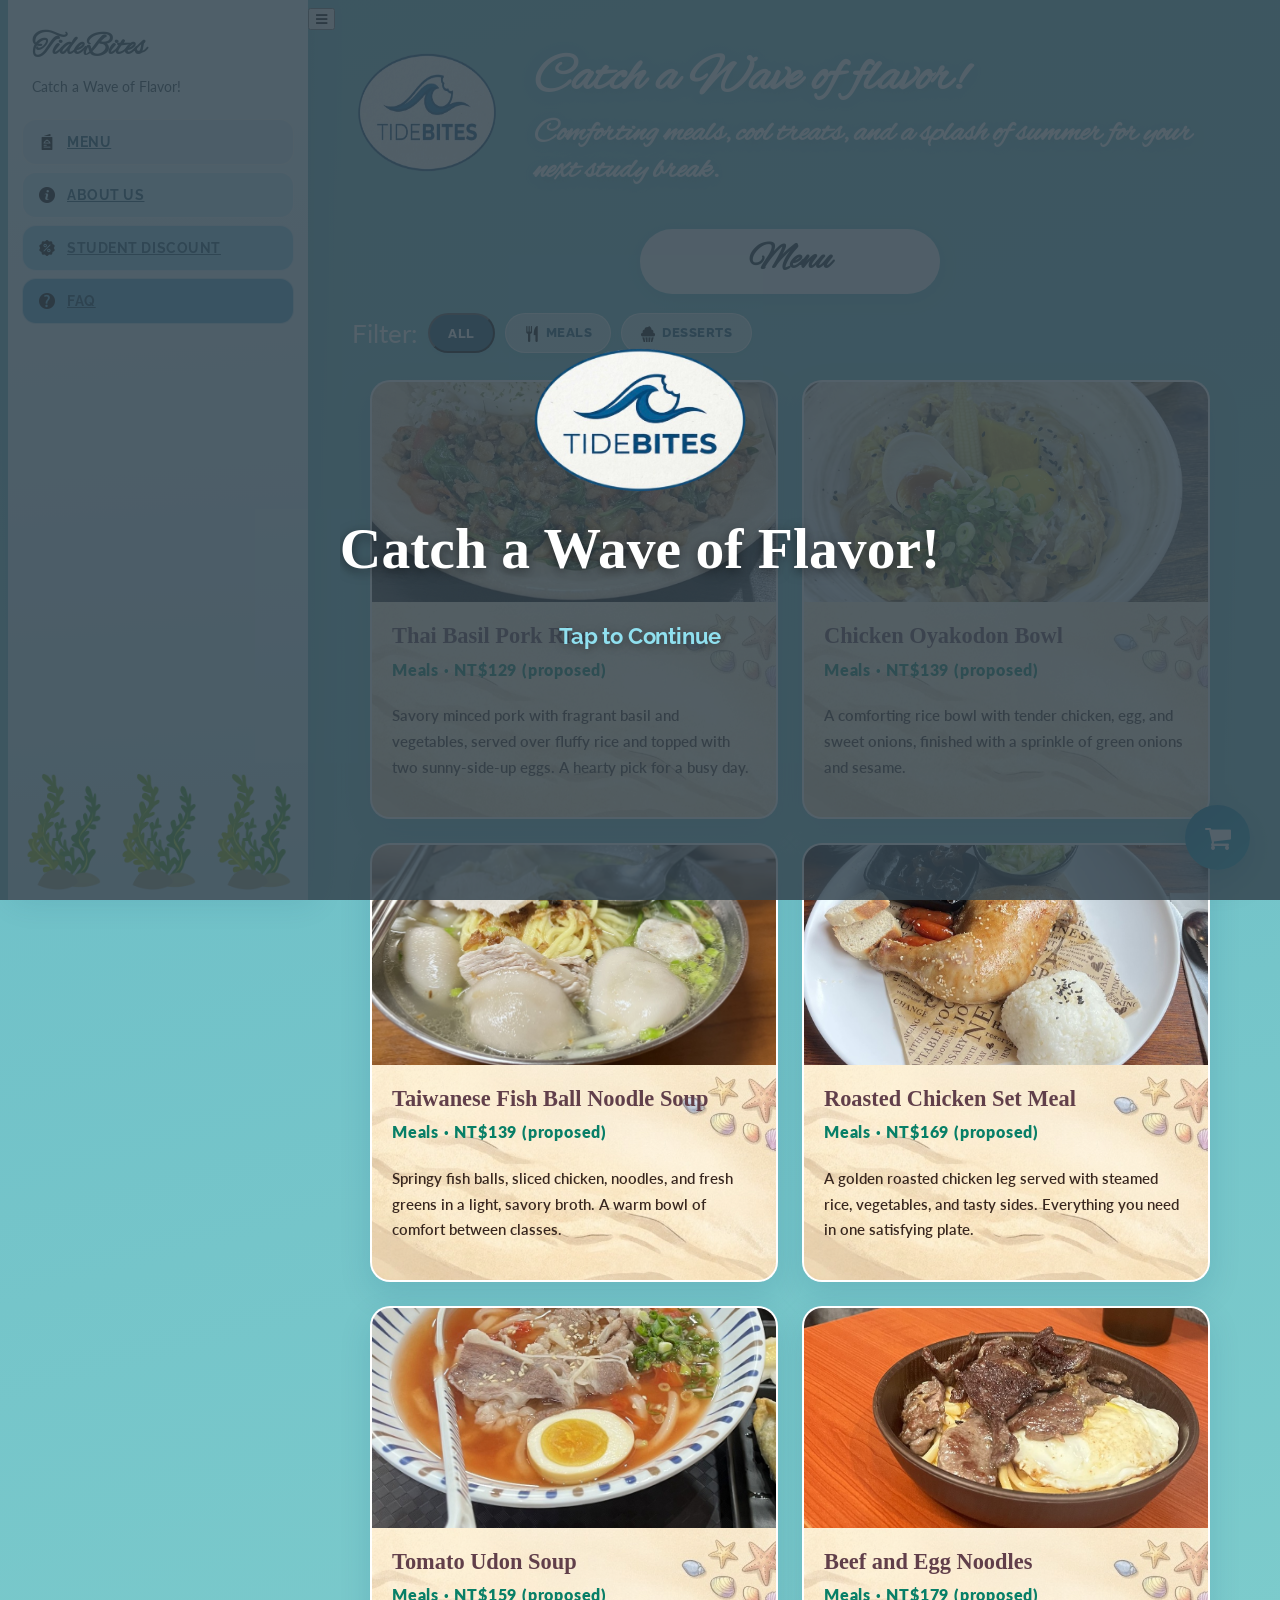
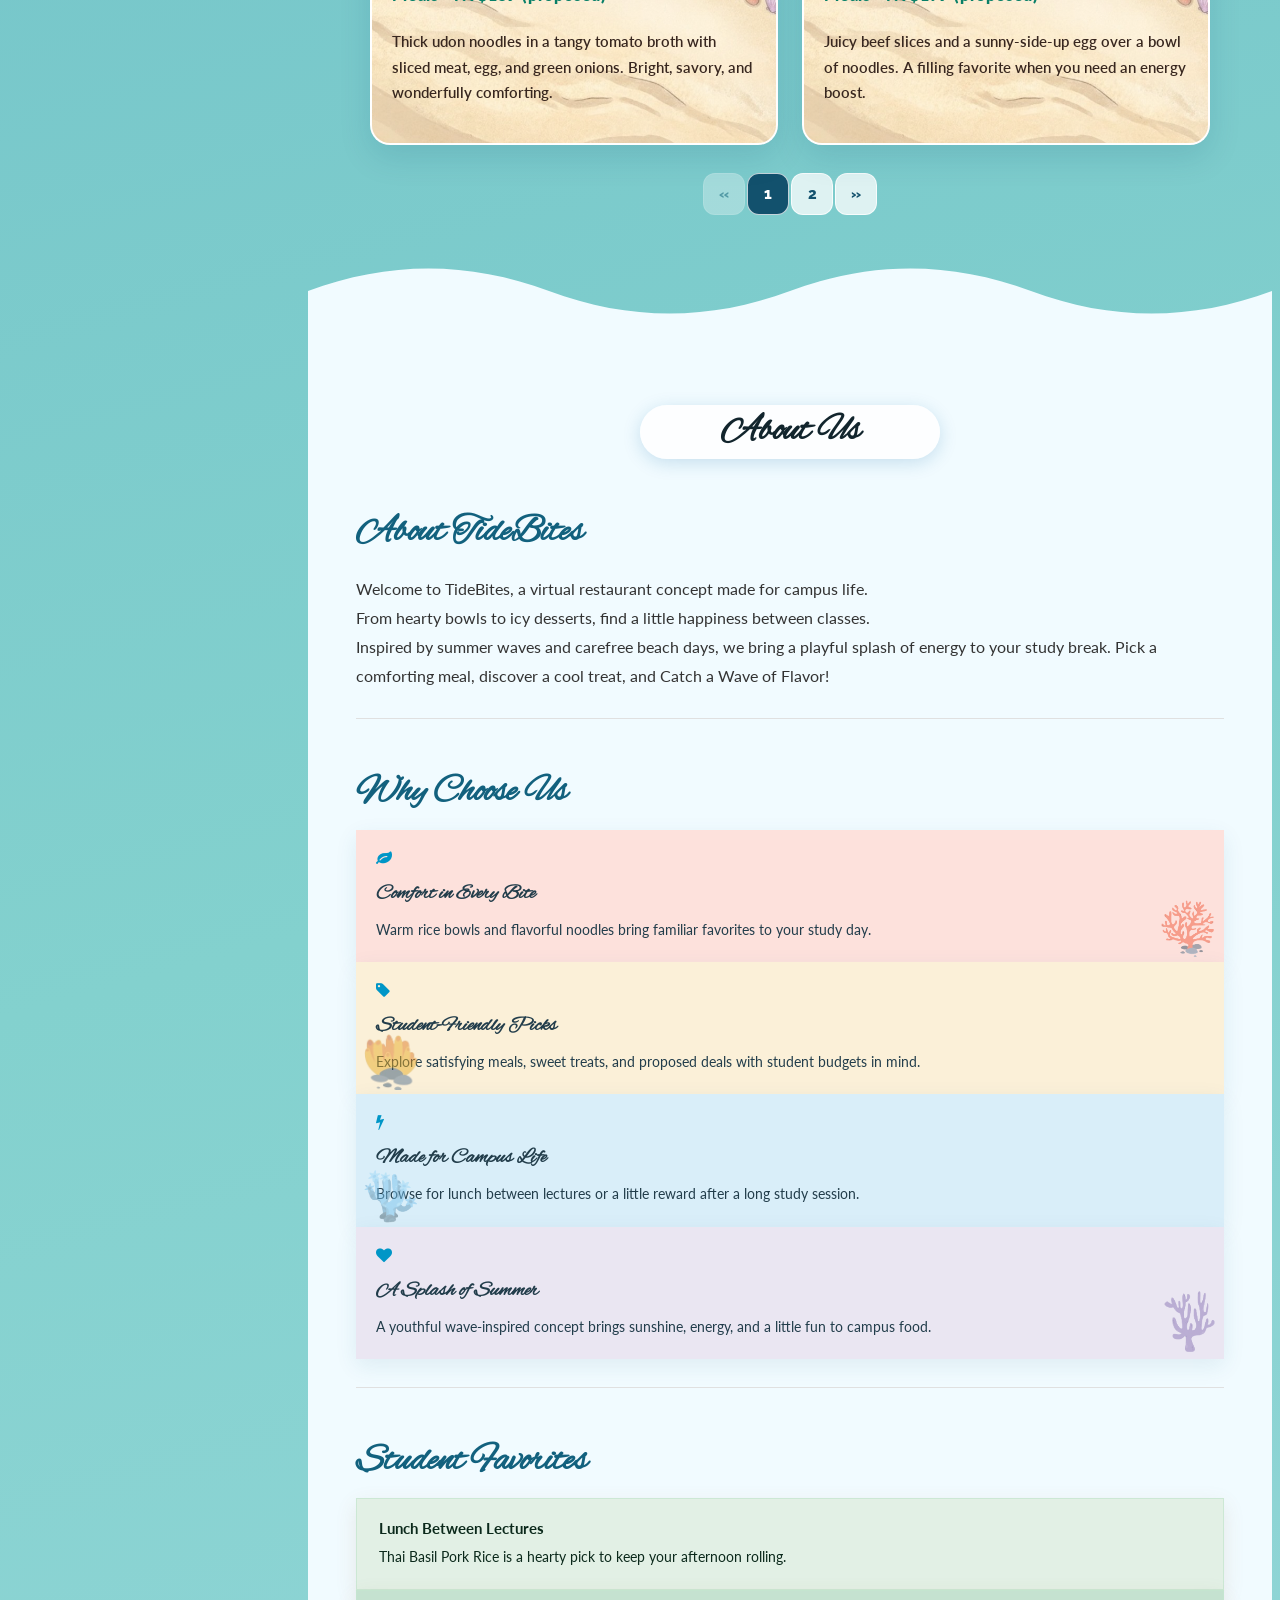
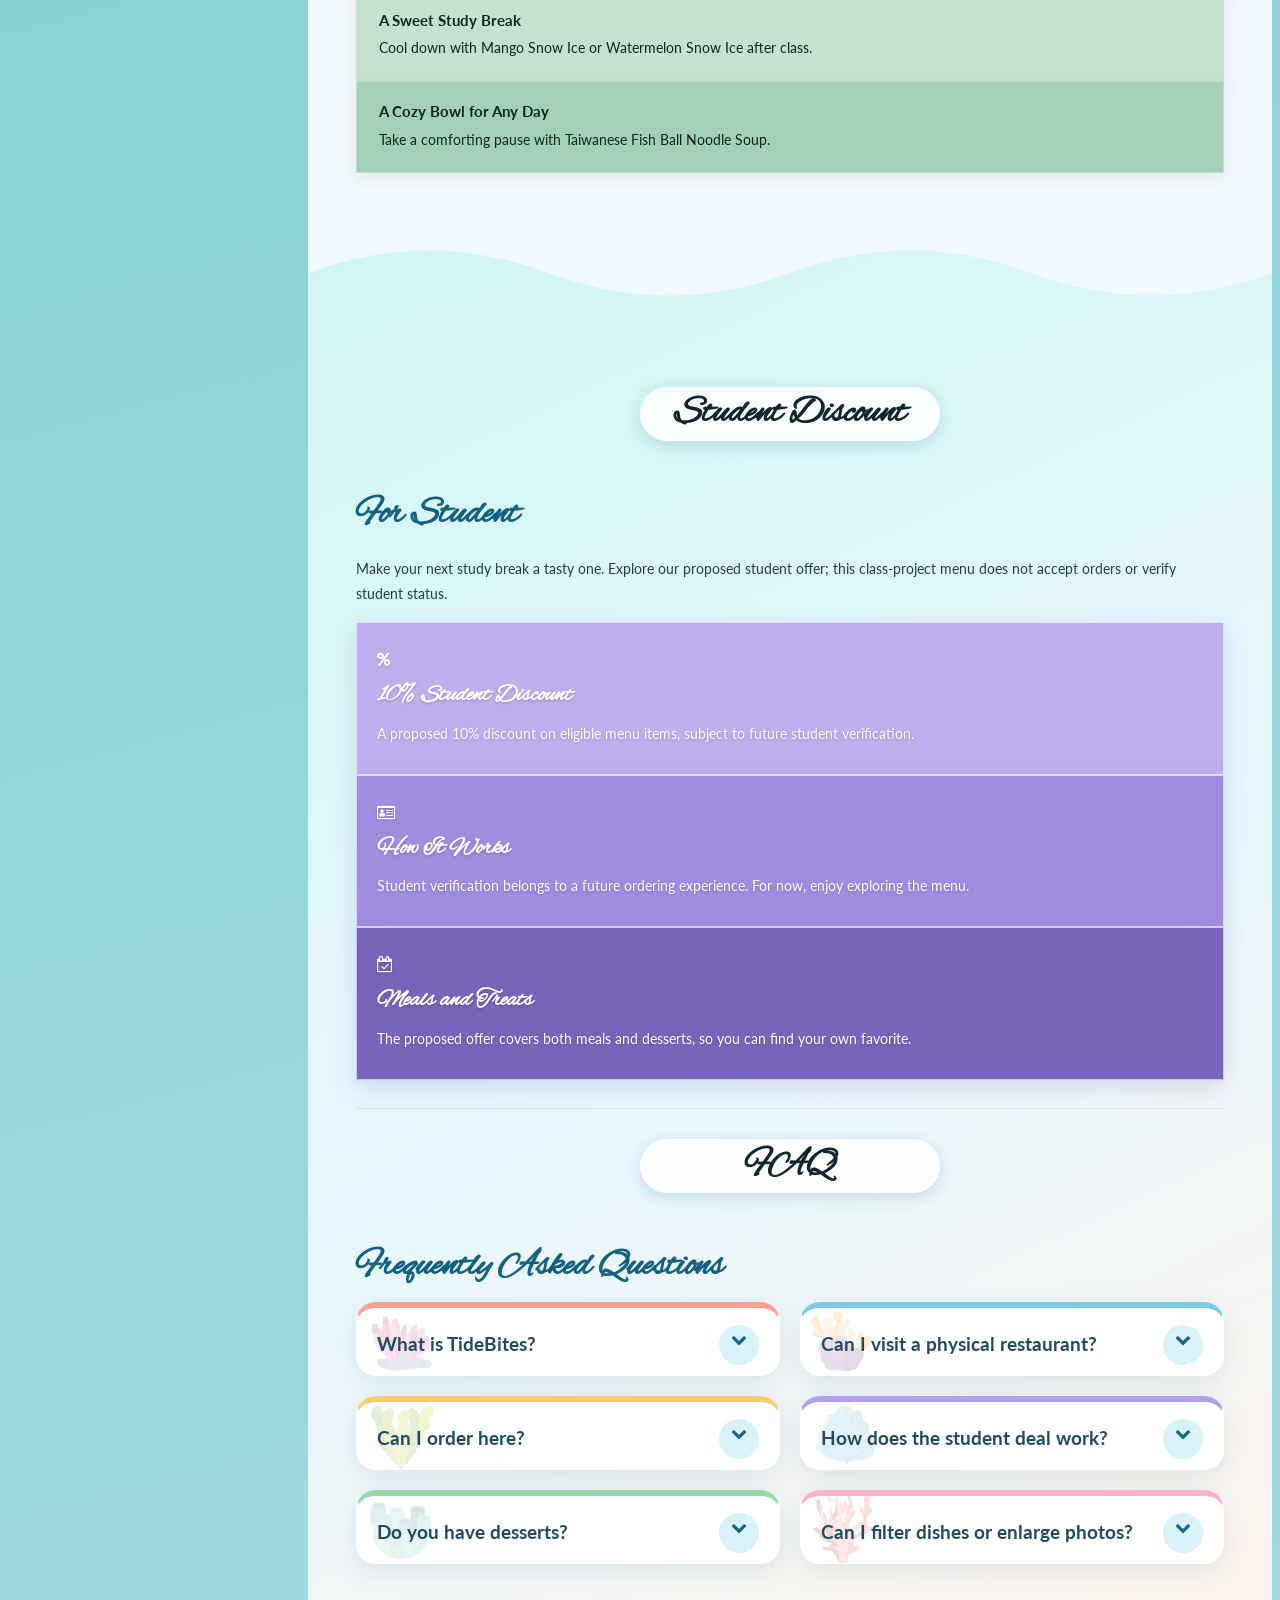
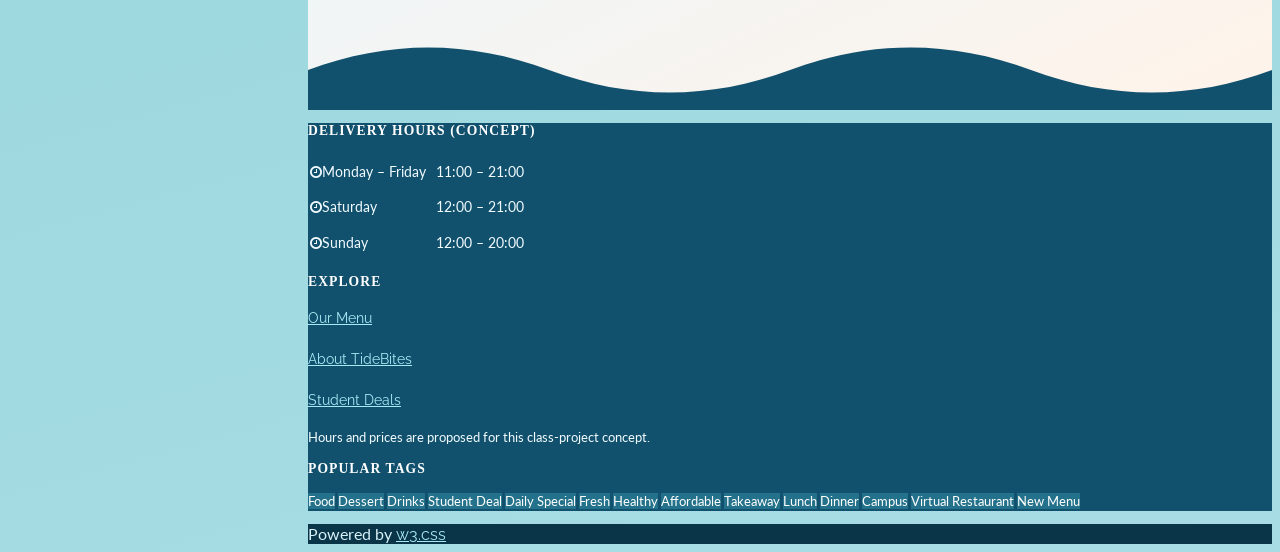
==== commit b65e3940: "crab" ====
--- a/first.html
+++ b/first.html
@@ -426,7 +426,6 @@
     <button type="button" class="tb-close" data-close-dialog="cart-dialog" aria-label="Close">×</button>
     <div class="tb-dialog-body">
       <h2 id="cart-title">Your Cart</h2>
-      <p class="tb-muted">Class project demo — no actual order or payment will be placed.</p>
       <div id="cart-items" aria-live="polite"></div>
       <div id="cart-checkout">
         <label class="tb-field" for="cart-note">Order Notes
@@ -452,7 +451,6 @@
     <div class="tb-dialog-body">
       <h2 id="review-title">Order Summary (Demo)</h2>
       <div id="review-details"></div>
-      <p class="tb-muted">This is only a preview. No order is submitted to a restaurant.</p>
       <button type="button" id="confirm-demo-order" class="tb-primary">Confirm Demo Order</button>
       <button type="button" id="back-to-cart" class="tb-secondary">Back to Cart</button>
     </div>
--- a/css/style.css
+++ b/css/style.css
@@ -12,14 +12,27 @@
 }
 #about {
   background-color: #e2edf3;
-}
+  position: relative;
+  overflow: hidden;
+}
+
 #contact{
   background-color: #66b6bd!important;
+  position: relative;
+  overflow: hidden;
 }
 
 header p{
   color: #ffffff;
   font-size:1.6rem;
+}
+
+.tb-footer {
+  position: relative;
+}
+.wave-divider {
+  position: relative;
+  z-index: 5; 
 }
 
 /* == Menu Grid == */
@@ -541,11 +554,239 @@
     opacity: 0;
   }
 }
-
 .animate-dolphin {
   display: block !important;
   animation: dolphinJumpArc 1.5s cubic-bezier(0.15, 0.46, 0.55, 0.94) forwards;
 }
+
+@keyframes fishFloat {
+  0% {
+    transform: translate(0, 0) rotate(0deg);
+  }
+  33% {
+    transform: translate(-4px, -6px) rotate(-3deg);
+  }
+  66% {
+    transform: translate(3px, -3px) rotate(2deg);
+  }
+  100% {
+    transform: translate(0, 0) rotate(0deg);
+  }
+}
+.floating-pufferfish {
+  position: absolute;        
+  top: 20px;                 
+  right: 60px;               
+  width: 140px;
+  height: auto;
+  cursor: pointer;
+  animation: fishFloat 4s ease-in-out infinite;
+  transition: transform 0.2s ease;
+}
+
+@keyframes lightGlow {
+  0% {
+    opacity: 0.85;
+    transform: scaleY(0.95);
+  }
+  100% {
+    opacity: 1;
+    transform: scaleY(1.05);
+  }
+}
+@keyframes submarineFloat {
+  0% { transform: translateY(-50%) translate(0, 0) rotate(0deg); }
+  33% { transform: translateY(-50%) translate(-5px, -6px) rotate(-2deg); }
+  66% { transform: translateY(-50%) translate(4px, -3px) rotate(2deg); }
+  100% { transform: translateY(-50%) translate(0, 0) rotate(0deg); }
+}
+
+.submarine-container {
+  position: absolute;
+  top: 2900px;
+  right: 170px;
+  transform: translateY(-50%);
+  width: 150px; 
+  height: auto;
+  cursor: pointer;
+  animation: submarineFloat 4.5s ease-in-out infinite;
+  display: inline-block;
+  z-index: 10; 
+  pointer-events: auto;
+}
+.submarine-img {
+  width: 100%;
+  height: auto;
+  display: block;
+  position: relative; 
+  z-index: 2;
+}
+.submarine-container::before {
+  content: "";
+  position: absolute;
+  top: 7%;      
+  right: 73%;     
+  transform: translateY(-50%);
+  width: 170px;  
+  height: 120px; 
+  background: 
+    radial-gradient(ellipse at right center, rgba(255, 255, 220, 1) 0%, rgba(255, 230, 100, 0.9) 35%, rgba(255, 200, 50, 0) 80%),
+    conic-gradient(from 245deg at 100% 50%, rgba(255, 255, 200, 0.9) 0deg, rgba(255, 215, 0, 0.7) 30deg, transparent 45deg);
+
+  clip-path: polygon(100% 40%, 100% 60%, 0% 100%, 0% 0%);
+  transform-origin: right center;
+  opacity: 0;
+  transition: opacity 0.4s ease-in-out;
+  pointer-events: none;
+  z-index: 1;
+  filter: blur(1px) drop-shadow(-2px 0px 8px rgba(255, 240, 150, 0.9));
+}
+.submarine-container.light-on::before {
+  opacity: 1;
+  animation: lightGlow 2s ease-in-out infinite alternate;
+}
+
+@keyframes octopusFloat {
+  0% { transform: translateY(-50%) translate(0, 0) rotate(0deg); }
+  33% { transform: translateY(-50%) translate(-3px, -5px) rotate(-3deg); }
+  66% { transform: translateY(-50%) translate(3px, -2px) rotate(2deg); }
+  100% { transform: translateY(-50%) translate(0, 0) rotate(0deg); }
+}
+
+.octopus-container {
+  position: absolute;
+  right: 200px;
+  top: 0%;
+  transform: translateY(-50%);
+  cursor: pointer;
+  display: inline-block;
+  z-index: 10;
+  animation: octopusFloat 4s ease-in-out infinite;
+}
+.octopus-img {
+  width: 95px;
+  height: auto;
+  display: block;
+  transition: transform 0.2s ease;
+}
+.octopus-container:hover .octopus-img {
+  transform: scale(1.1);
+}
+.dynamic-ink {
+  position: absolute;
+  width: 80px;          
+  height: auto;
+  pointer-events: none;  
+  z-index: 15;
+  opacity: 0;
+  transform: scale(0.6);
+  transition: opacity 0.3s ease, transform 0.3s ease;
+}
+.dynamic-ink.fade-in {
+  opacity: 1;
+  transform: scale(1);
+}
+
+@keyframes swimLeftToRight {
+  0% {
+    transform: translateX(-120px);
+  }
+  100% {
+    transform: translateX(calc(100vw + 120px));
+  }
+}
+
+@keyframes swimRightToLeft {
+  0% {
+    transform: translateX(calc(100vw + 120px)) scaleX(-1);
+  }
+  100% {
+    transform: translateX(-120px) scaleX(-1);
+  }
+}
+.fish-background-layer {
+  position: absolute;
+  top: 0;
+  left: 0;
+  width: 100%;
+  height: 100%;
+  overflow: hidden;
+  pointer-events: none; 
+  z-index: 1;
+}
+.bg-swimming-fish {
+  position: absolute;
+  width: 50px; 
+  height: auto;
+  opacity: 0.7; 
+  will-change: transform;
+}
+
+@keyframes blink {
+  0% {
+    opacity: 0.2;
+    transform: scale(0.8);
+  }
+  100% {
+    opacity: 1;
+    transform: scale(1.2);
+  }
+}
+
+.treasure-wrapper {
+  position: absolute;
+  left: 60px;
+  bottom: -50px;
+  z-index: 10;
+  display: inline-block;
+}
+#treasureImg {
+  width: 140px; 
+  height: auto;
+  cursor: pointer;
+  user-select: none;
+  transition: transform 0.2s ease;
+}
+#treasureImg:hover {
+  transform: scale(1.05); 
+}
+.spark-img {
+  position: absolute;
+  pointer-events: none;
+  z-index: 11;
+  animation: blink 0.8s infinite alternate ease-in-out;
+}
+#crabImg {
+  position: absolute;
+  bottom: 0px;
+  left: 50px;
+  width: 70px;
+  height: auto;
+  z-index: 5;
+  pointer-events: none;
+  transition: left linear;
+}
+
+.section-fish-layer {
+  position: absolute;
+  top: 0;
+  left: 0;
+  width: 100%;
+  height: 100%;
+  overflow: hidden;
+  pointer-events: none;
+  z-index: 1; 
+}
+.background-swimming-fish {
+  position: absolute;
+  height: auto;
+  opacity: 0.7;
+  transition: transform linear;
+}
+.fish-flip {
+  transform: scaleX(-1);
+}
+
 /* ===== TideBites Frontend Ordering Demo ===== */
 .menu-grid article { cursor:pointer; }
 .menu-grid article:focus-visible, .filter-button:focus-visible, .tb-dialog button:focus-visible {outline:3px solid #034c7c;outline-offset:3px;}
